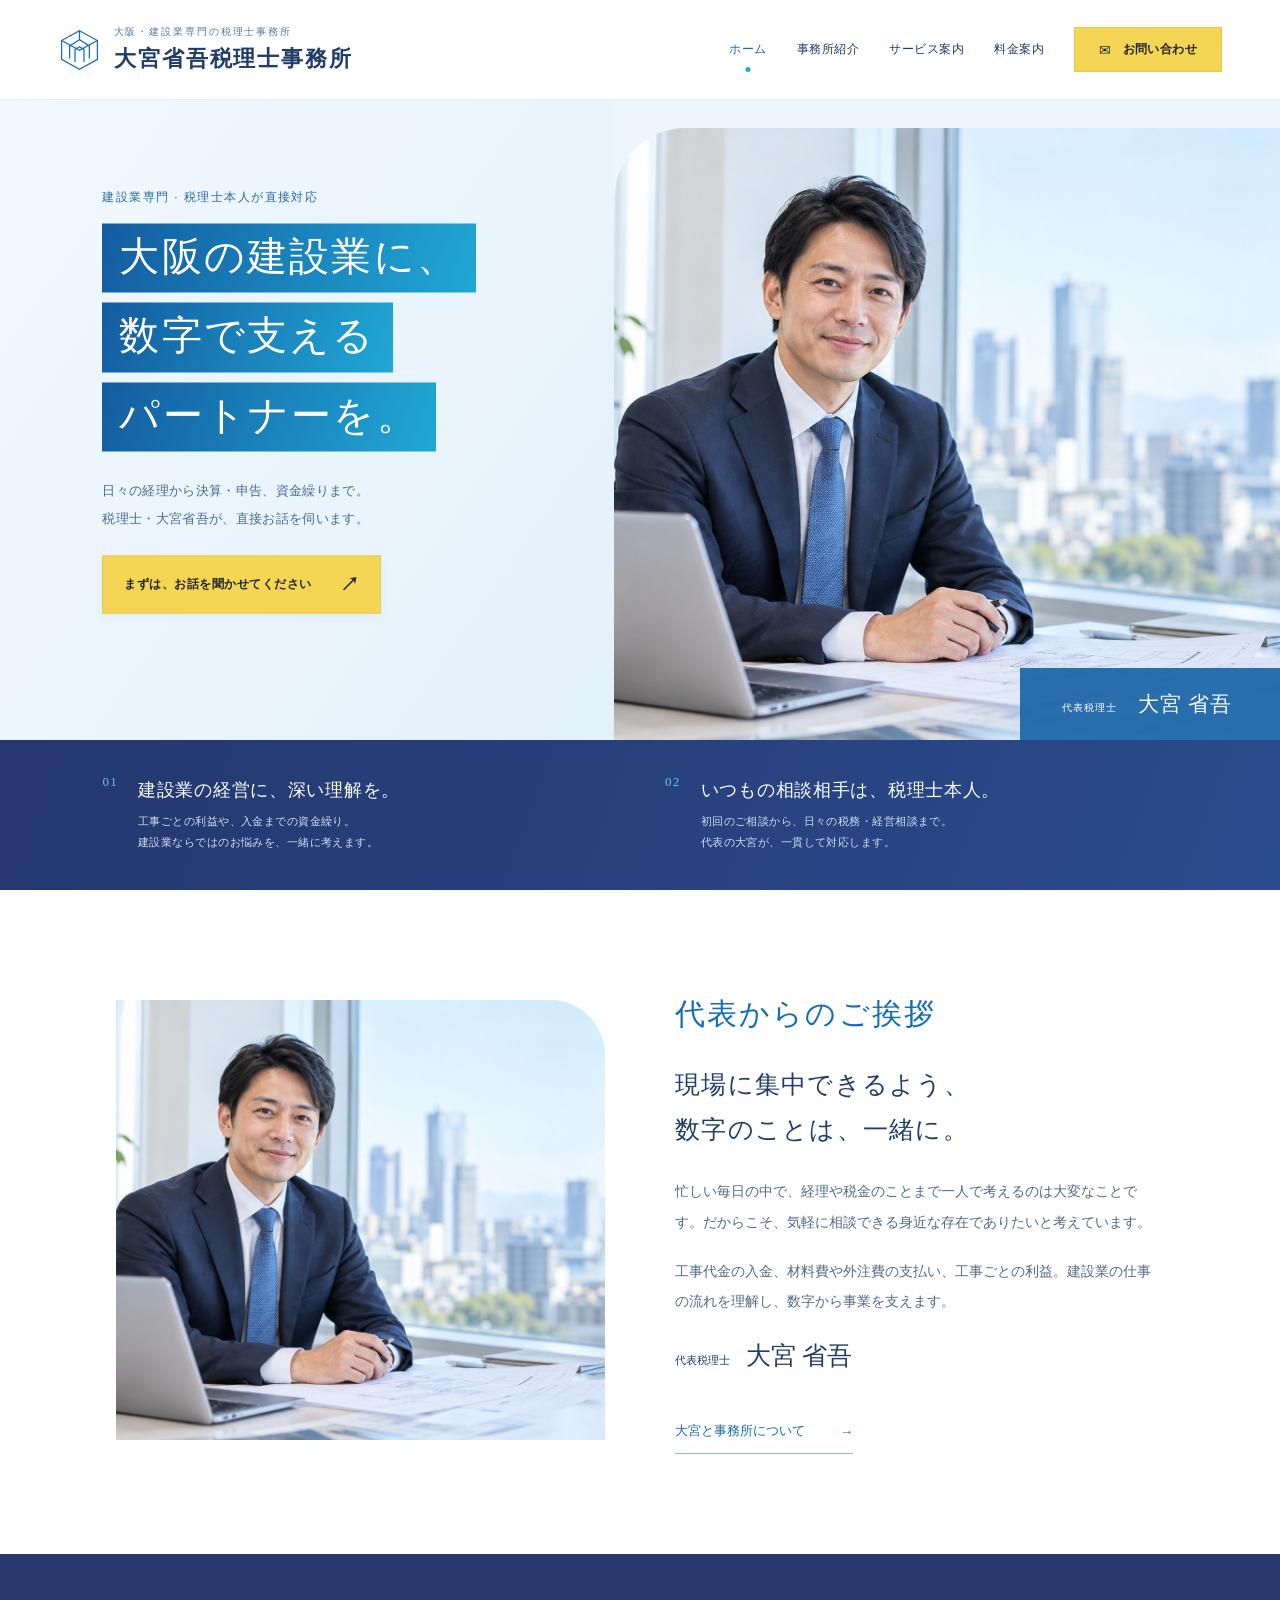
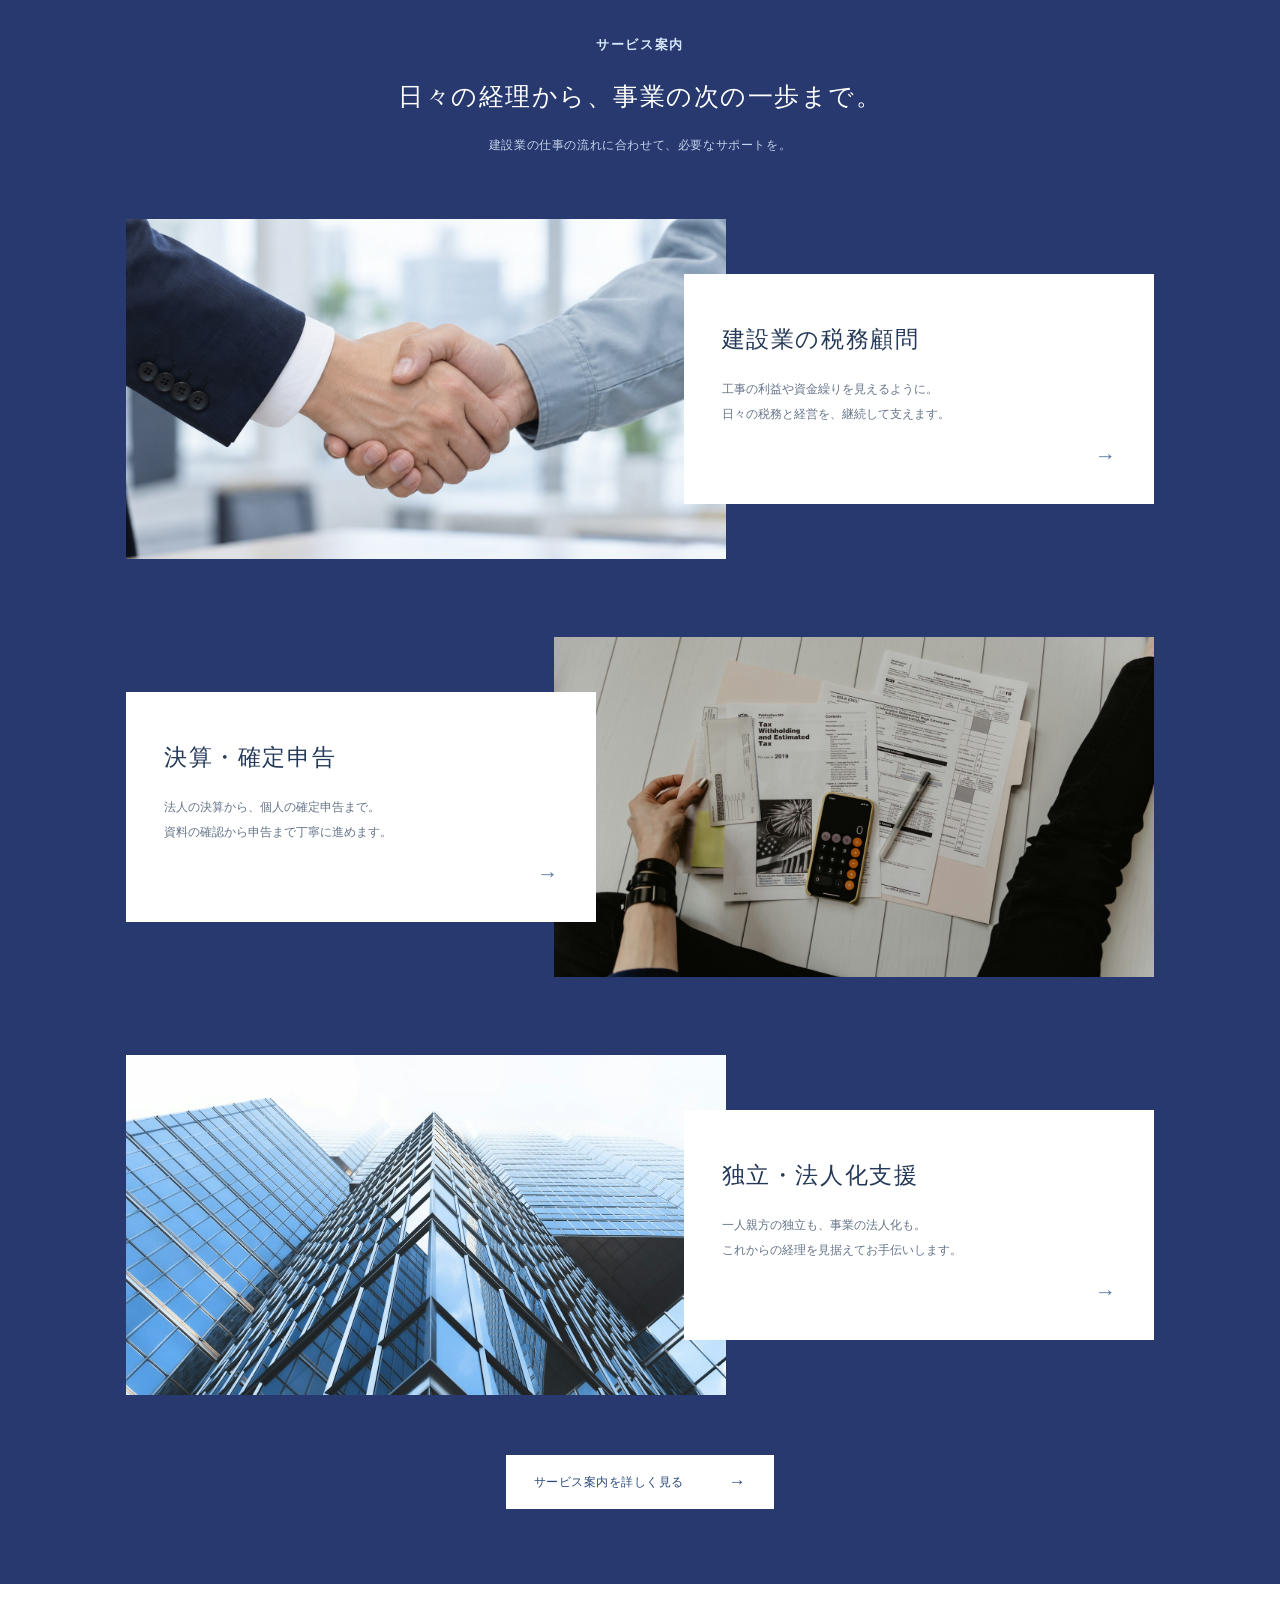
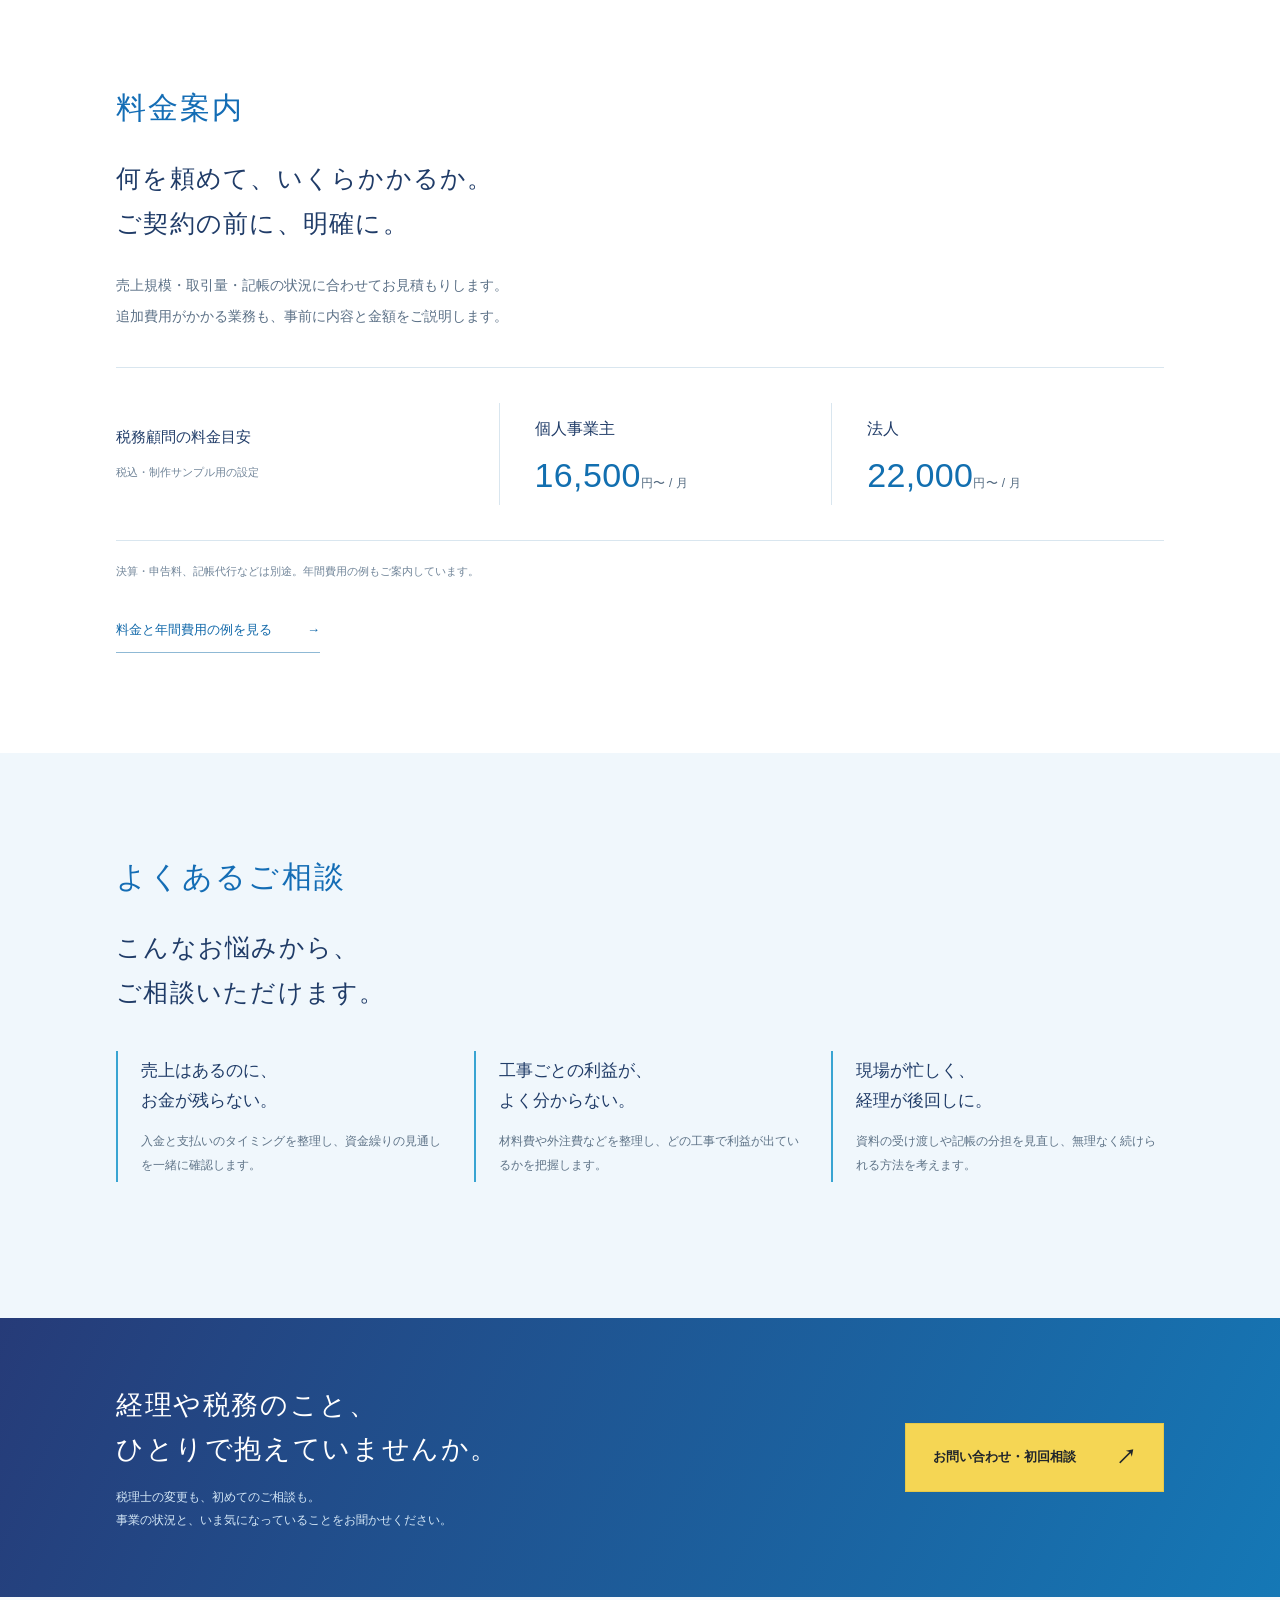
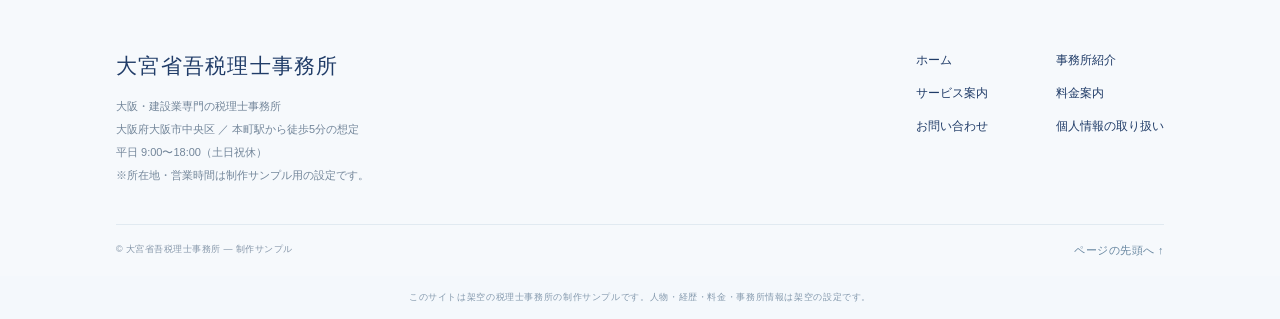
==== index.html @ a2eff4c9 "Add files via upload" ====
<!DOCTYPE html><html lang="ja"><head><meta charset="utf-8"><meta name="viewport" content="width=device-width,initial-scale=1"><title>大阪・建設業専門｜大宮省吾税理士事務所</title><meta name="description" content="大阪・建設業専門の大宮省吾税理士事務所。税務顧問、決算・申告、独立・法人化支援をご案内する架空の制作サンプルです。"><link rel="stylesheet" href="assets/site.css"><script src="assets/site.js" defer></script></head><body><header id="top"><a class="brand-link" href="index.html" aria-label="大宮省吾税理士事務所 ホーム"><div class="brand"><svg class="mark" viewBox="0 0 48 48" fill="none" aria-hidden="true"><path d="M24 3 44 14v21L24 46 4 35V14Z" stroke="currentColor" stroke-width="1.4"/><path d="M13 34V20l11-7 11 7v14M19 38V24l5-3 5 3v14M4 14l20 11 20-11M24 3v10" stroke="currentColor" stroke-width="1.4"/></svg><div><small>大阪・建設業専門の税理士事務所</small><strong>大宮省吾税理士事務所</strong></div></div></a><details class="mobile-nav"><summary aria-label="メニュー"></summary><div><a href="index.html">ホーム</a><a href="about.html">事務所紹介</a><a href="services.html">サービス案内</a><a href="fees.html">料金案内</a><a href="contact.html">お問い合わせ</a></div></details><nav class="nav" aria-label="メインナビゲーション"><a href="index.html" class="active" aria-current="page">ホーム</a><a href="about.html">事務所紹介</a><a href="services.html">サービス案内</a><a href="fees.html">料金案内</a><a class="contact" href="contact.html"><b aria-hidden="true">✉</b>お問い合わせ</a></nav></header><main><section class="hero" aria-label="大阪の建設業を支える大宮省吾税理士事務所"><img class="hero-image" src="assets/hero.jpg" alt="明るいオフィスで微笑む代表税理士のイメージ"><div class="copy"><p class="intro">建設業専門 · 税理士本人が直接対応</p><h1><span>大阪の建設業に、</span><span><em>数字で支える</em></span><span>パートナーを。</span></h1><p class="description">日々の経理から決算・申告、資金繰りまで。<br>税理士・大宮省吾が、直接お話を伺います。</p><a class="hero-cta" href="contact.html">まずは、お話を聞かせてください<span>↗</span></a></div><div class="portrait-caption"><span>代表税理士　<strong>大宮 省吾</strong></span></div><div class="scroll" aria-hidden="true">SCROLL</div></section>
<section class="strengths" aria-label="事務所の特徴"><div class="strength"><svg viewBox="0 0 48 48" aria-hidden="true"><path d="M8 40V16h14v24M22 9h17v31M4 40h40M12 22h6m-6 6h6m-6 6h6m10-18h5m-5 7h5m-5 7h5M29 40v-5h5v5"/></svg><div><h2>建設業の経営に、深い理解を。</h2><p>工事ごとの利益や、入金までの資金繰り。<br>建設業ならではのお悩みを、一緒に考えます。</p></div></div><div class="strength"><svg viewBox="0 0 48 48" aria-hidden="true"><circle cx="24" cy="12" r="7"/><path d="M11 42V31c0-7 5-11 13-11s13 4 13 11v11M18 21l6 10 6-10M24 31v11M8 42h32"/></svg><div><h2>いつもの相談相手は、税理士本人。</h2><p>初回のご相談から、日々の税務・経営相談まで。<br>代表の大宮が、一貫して対応します。</p></div></div></section>
<section class="section"><div class="wrap split"><div><img class="portrait" src="assets/hero.jpg" alt="代表税理士・大宮省吾のイメージ" loading="lazy"></div><div><h2 class="section-tag prominent-section-title">代表からのご挨拶</h2><h3 class="section-subtitle">現場に集中できるよう、<br>数字のことは、一緒に。</h3><div class="body-copy"><p>忙しい毎日の中で、経理や税金のことまで一人で考えるのは大変なことです。だからこそ、気軽に相談できる身近な存在でありたいと考えています。</p><p>工事代金の入金、材料費や外注費の支払い、工事ごとの利益。建設業の仕事の流れを理解し、数字から事業を支えます。</p></div><p class="name"><small>代表税理士</small>大宮 省吾</p><a class="text-link" href="about.html">大宮と事務所について <span>→</span></a></div></div></section>
<section class="section photo-services" id="services"><div class="wrap"><div class="photo-services-heading"><span class="section-tag">サービス案内</span><h2>日々の経理から、事業の次の一歩まで。</h2><p>建設業の仕事の流れに合わせて、必要なサポートを。</p></div><div class="photo-service-list"><a class="photo-service" href="services.html#tax"><img src="assets/service-tax-handshake.jpg" width="1536" height="1024" alt="スーツ姿の税理士と作業着姿の建設業者が握手する手元のイメージ" loading="lazy"><div class="photo-service-copy"><h3>建設業の税務顧問</h3><p>工事の利益や資金繰りを見えるように。<br>日々の税務と経営を、継続して支えます。</p><span class="photo-service-arrow" aria-hidden="true">→</span></div></a><a class="photo-service" href="services.html#closing"><img src="assets/service-closing.jpg" width="1600" height="918" alt="書類と電卓を使い会計内容を確認する手元" loading="lazy"><div class="photo-service-copy"><h3>決算・確定申告</h3><p>法人の決算から、個人の確定申告まで。<br>資料の確認から申告まで丁寧に進めます。</p><span class="photo-service-arrow" aria-hidden="true">→</span></div></a><a class="photo-service" href="services.html#startup"><img src="assets/service-startup.jpg" width="1600" height="1201" alt="空に向かって伸びるガラス張りのビル" loading="lazy"><div class="photo-service-copy"><h3>独立・法人化支援</h3><p>一人親方の独立も、事業の法人化も。<br>これからの経理を見据えてお手伝いします。</p><span class="photo-service-arrow" aria-hidden="true">→</span></div></a></div><div class="photo-services-bottom"><a href="services.html" class="photo-services-all">サービス案内を詳しく見る<span aria-hidden="true">→</span></a></div></div></section>
<section class="section"><div class="wrap"><h2 class="section-tag prominent-section-title">料金案内</h2><h3 class="section-subtitle">何を頼めて、いくらかかるか。<br>ご契約の前に、明確に。</h3><p class="lead">売上規模・取引量・記帳の状況に合わせてお見積もりします。<br>追加費用がかかる業務も、事前に内容と金額をご説明します。</p><div class="price-preview"><div><h3>税務顧問の料金目安</h3><p class="note">税込・制作サンプル用の設定</p></div><div><p>個人事業主</p><p class="big-price">16,500<small>円〜 / 月</small></p></div><div><p>法人</p><p class="big-price">22,000<small>円〜 / 月</small></p></div></div><p class="note">決算・申告料、記帳代行などは別途。年間費用の例もご案内しています。</p><a class="text-link" href="fees.html">料金と年間費用の例を見る <span>→</span></a></div></section>
<section class="section pale"><div class="wrap"><h2 class="section-tag prominent-section-title">よくあるご相談</h2><h3 class="section-subtitle">こんなお悩みから、<br>ご相談いただけます。</h3><div class="concerns"><article class="concern"><h3>売上はあるのに、<br>お金が残らない。</h3><p>入金と支払いのタイミングを整理し、資金繰りの見通しを一緒に確認します。</p></article><article class="concern"><h3>工事ごとの利益が、<br>よく分からない。</h3><p>材料費や外注費などを整理し、どの工事で利益が出ているかを把握します。</p></article><article class="concern"><h3>現場が忙しく、<br>経理が後回しに。</h3><p>資料の受け渡しや記帳の分担を見直し、無理なく続けられる方法を考えます。</p></article></div></div></section></main><section class="contact-band"><div class="wrap"><div><h2>経理や税務のこと、<br>ひとりで抱えていませんか。</h2><p>税理士の変更も、初めてのご相談も。<br>事業の状況と、いま気になっていることをお聞かせください。</p></div><a href="contact.html" class="cta-solid">お問い合わせ・初回相談<span aria-hidden="true">↗</span></a></div></section><footer><div class="wrap"><div class="footer-top"><div><p class="footer-name">大宮省吾税理士事務所</p><div class="footer-info">大阪・建設業専門の税理士事務所<br>大阪府大阪市中央区 ／ 本町駅から徒歩5分の想定<br>平日 9:00〜18:00（土日祝休）<br>※所在地・営業時間は制作サンプル用の設定です。</div></div><nav class="footer-nav" aria-label="フッターナビゲーション"><a href="index.html">ホーム</a><a href="about.html">事務所紹介</a><a href="services.html">サービス案内</a><a href="fees.html">料金案内</a><a href="contact.html">お問い合わせ</a><a href="contact.html#privacy">個人情報の取り扱い</a></nav></div><div class="copyright"><span>© 大宮省吾税理士事務所 — 制作サンプル</span><a class="top-link" href="#top">ページの先頭へ ↑</a></div></div></footer><p class="sample">このサイトは架空の税理士事務所の制作サンプルです。人物・経歴・料金・事務所情報は架空の設定です。</p></body></html>
---- assets/site.css ----
:root{--navy:#27376d;--blue:#1468ae;--cyan:#20a8d5;--ink:#193653}*{box-sizing:border-box}body{margin:0;color:var(--ink);background:#fff;font-family:"Noto Sans JP","Hiragino Kaku Gothic ProN","Yu Gothic",sans-serif;-webkit-font-smoothing:antialiased}button{font:inherit}header{height:96px;display:flex;align-items:center;justify-content:space-between;padding:0 0 0 4.4%;background:white}.brand{display:flex;gap:13px;align-items:center}.mark{width:43px;height:43px;color:#176ab0}.brand small{font-size:10px;letter-spacing:.19em;display:block;margin-bottom:5px}.brand strong{font-family:"Yu Mincho","Hiragino Mincho ProN",serif;font-size:23px;letter-spacing:.09em;font-weight:600}.nav{height:100%;display:flex;align-items:center;gap:29px}.nav span{font-size:12px;letter-spacing:.04em;white-space:nowrap}.nav .active{color:#1878bc;position:relative}.nav .active:after{content:"";position:absolute;bottom:-12px;left:50%;width:16px;height:2px;background:#1878bc;transform:translateX(-50%)}.contact{border:0;background:var(--navy);color:#fff;height:100%;padding:0 31px;font-size:12px;letter-spacing:.08em;cursor:pointer}.contact b{margin-right:11px;font-size:16px;font-weight:400}.hero{position:relative;min-height:590px;height:calc(100svh - 272px);max-height:750px;isolation:isolate;overflow:hidden;background:#e9f1f4}.hero-image{position:absolute;width:100%;height:100%;object-fit:cover;object-position:center 43%;z-index:-2}.hero:after{content:"";position:absolute;inset:0;background:linear-gradient(90deg,transparent 32%,rgba(238,247,251,.08) 47%,rgba(238,247,251,.6) 100%);z-index:-1}.copy{position:absolute;left:50%;top:50%;transform:translateY(-51%);padding-right:30px}.eyebrow{font-size:14px;font-weight:600;letter-spacing:.13em;margin:0 0 25px 3px;color:#185c91}h1{font-size:clamp(30px,3.05vw,48px);line-height:1.6;letter-spacing:.06em;margin:0;font-weight:700}h1 span{display:table;color:#fff;background:linear-gradient(110deg,#145b9f,#1e9dd0);padding:5px 22px 8px;margin-bottom:12px;white-space:nowrap}h1 span:last-child{margin-bottom:0}.description{font-size:14px;line-height:2.15;letter-spacing:.07em;margin:25px 0 0 4px;font-weight:500}.hero-label{position:absolute;left:4.5%;bottom:27px;display:flex;align-items:center;gap:12px;color:#fff;text-shadow:0 1px 6px #19365377;font-size:11px;letter-spacing:.13em}.hero-label:before{content:"";width:32px;height:1px;background:currentColor}.scroll{position:absolute;right:30px;bottom:30px;font-size:9px;letter-spacing:.2em;writing-mode:vertical-rl;display:flex;align-items:center;gap:12px;color:#245d84}.scroll:after{content:"";width:1px;height:38px;background:#245d84}.strengths{background:var(--navy);color:white;padding:0 max(7%,calc((100% - 1100px)/2));display:grid;grid-template-columns:1fr 1fr;min-height:142px}.strength{display:flex;align-items:center;gap:25px;padding:27px 37px}.strength+.strength{border-left:1px solid #ffffff35}.strength svg{width:43px;flex-shrink:0;stroke:#aac8e7;stroke-width:1;fill:none}.strength h2{font-family:"Yu Mincho","Hiragino Mincho ProN",serif;font-size:18px;letter-spacing:.09em;margin:0 0 9px;font-weight:500}.strength p{margin:0;font-size:11px;line-height:1.9;color:#d6dfee;letter-spacing:.04em}.sample{margin:0;padding:15px 20px;text-align:center;font-size:10px;letter-spacing:.07em;color:#8c98a6;background:#f6f8fb}dialog{max-width:420px;width:calc(100% - 40px);border:0;padding:36px;color:var(--ink);line-height:1.9;box-shadow:0 18px 90px #0002}dialog::backdrop{background:#17264066}dialog h2{font-size:20px}dialog p{font-size:14px}dialog button{border:0;background:var(--navy);color:#fff;padding:10px 25px;cursor:pointer}
@media(min-width:1600px){.copy{left:51%}.hero-image{object-position:center 44%}}
@media(max-width:1050px){header{height:80px;padding-left:24px}.brand strong{font-size:19px}.brand small{font-size:9px}.nav{gap:18px}.nav span{font-size:11px}.contact{padding:0 20px}.hero{min-height:560px}.copy{left:47%}h1{font-size:32px}.strengths{padding:0 3%}.strength{padding:26px 22px;gap:18px}.strength h2{font-size:16px}}
@media(max-width:760px){header{height:77px;padding-left:18px}.mark{width:32px;height:32px}.brand{gap:9px}.brand small{font-size:8px;margin-bottom:4px;letter-spacing:.12em}.brand strong{font-size:17px;letter-spacing:.04em}.nav{gap:0}.nav span{display:none}.contact{width:65px;padding:0;font-size:10px;letter-spacing:0}.contact b{display:block;margin:0 0 2px;font-size:18px}.hero{height:720px;min-height:0;max-height:none}.hero-image{height:430px;object-position:29% center;width:130%;max-width:none;left:-9%}.hero:after{background:linear-gradient(180deg,transparent 31%,rgba(235,244,249,.4) 46%,#edf5f9 60%)}.copy{top:auto;bottom:44px;left:7%;transform:none;padding:0}.eyebrow{font-size:11px;margin-bottom:17px}.copy h1{font-size:clamp(27px,7.4vw,38px);letter-spacing:.03em}.copy h1 span{padding:3px 13px 5px;margin-bottom:8px}.description{font-size:12px;line-height:2;margin-top:18px}.hero-label{top:28px;bottom:auto;left:7%;font-size:9px}.scroll{right:17px;bottom:26px;font-size:8px}.strengths{grid-template-columns:1fr;padding:9px 7%}.strength{padding:23px 0;gap:19px}.strength+.strength{border-left:0;border-top:1px solid #ffffff35}.strength svg{width:36px}.strength h2{font-size:16px;margin-bottom:7px}.strength p{font-size:11px}.sample{font-size:9px;padding:13px 15px}}

/* Distinct editorial composition for Omiya. */
:root{--navy:#193e52;--blue:#28698b;--ink:#193e52}
header{height:100px;padding:0 4.5%;border-bottom:1px solid #193e5212}.brand strong{font-size:22px}.brand small{color:#69808c}.mark{color:#28698b}.nav{gap:30px}.contact{height:43px;padding:0 22px;background:transparent;border:1px solid #193e5240;color:var(--ink)}.contact b{font-size:14px}.nav .active{color:#193e52}.nav .active:after{background:#bd9a59;width:5px;height:5px;border-radius:50%;bottom:-14px}
.hero{background:#f5f5f0;height:640px;min-height:640px;max-height:800px;margin:0 0 0 0;overflow:hidden}
.hero-image{left:48%;top:28px;width:52%;height:calc(100% - 28px);object-fit:cover;object-position:13% center;border-radius:72px 0 0 0}
.hero:after{inset:0 auto 0 0;width:48%;background:linear-gradient(135deg,#f5f5f0,#f0f2ed);z-index:-1}
.copy{left:8%;top:47%;transform:translateY(-50%);padding-right:0;z-index:1}
.eyebrow{font-size:10px;font-weight:500;letter-spacing:.18em;margin:0 0 28px;color:#71868b;display:flex;align-items:center;gap:12px}.eyebrow:before{content:"";height:1px;width:28px;background:#ac8d56}.intro{font-size:12px;letter-spacing:.12em;margin:0 0 18px;color:#4f6b77}
h1{font-family:"Yu Mincho","Hiragino Mincho ProN",serif;font-weight:500;line-height:1.65;font-size:clamp(32px,3.15vw,50px);letter-spacing:.055em}h1 span{display:block;background:transparent;color:var(--ink);padding:0;margin:0}h1 em{font-style:normal;text-decoration:underline;text-decoration-color:#b89b6655;text-underline-offset:8px;text-decoration-thickness:7px}
.description{font-size:13px;line-height:2.1;margin:25px 0 0;letter-spacing:.025em;font-weight:400;color:#516a74}
.hero-cta{display:flex;align-items:center;justify-content:space-between;gap:30px;border:0;border-bottom:1px solid #1d485a66;background:none;padding:15px 0 12px;font-size:12px;letter-spacing:.04em;color:var(--ink);margin-top:18px;cursor:pointer}.hero-cta span{font-size:19px;color:#9e7d43}
.portrait-caption{position:absolute;right:0;bottom:0;background:#193e52ee;color:white;padding:22px 42px;min-width:260px}.portrait-caption small{font-size:8px;letter-spacing:.2em;color:#b7cbd2;display:block;margin-bottom:9px}.portrait-caption>span{font-size:10px;letter-spacing:.1em}.portrait-caption strong{font-family:"Yu Mincho",serif;font-size:21px;font-weight:500;margin-left:10px}.hero-label{color:#819294;text-shadow:none;left:8%;bottom:26px;font-size:8px;letter-spacing:.16em}.hero-label:before{width:20px}.scroll{display:none}
.strengths{margin:0 8%;padding:0;background:#fff;color:var(--ink);min-height:150px;gap:50px;counter-reset:points}.strength{padding:28px 0;gap:20px;position:relative;counter-increment:points}.strength:before{content:"0" counter(points);color:#b09560;font-size:13px;letter-spacing:.1em;align-self:flex-start;margin-top:6px;font-family:Georgia,serif}.strength svg{display:none}.strength+.strength{border-left:0}.strength h2{font-size:18px;font-weight:500;letter-spacing:.04em;margin-bottom:9px}.strength p{color:#77878c;font-size:11px;line-height:1.85}.sample{border-top:1px solid #edf0ef;background:white;font-size:9px;color:#9ba5a7}
@media(min-width:1600px){.copy{left:10%}.hero{height:730px}.hero-image{object-position:10% center}}
@media(max-width:1050px){header{padding:0 3%;height:86px}.brand strong{font-size:18px}.nav{gap:18px}.contact{padding:0 14px}.hero{height:600px;min-height:600px}.copy{left:6%}h1{font-size:34px}.description{font-size:12px}.strengths{margin:0 6%;gap:30px}.strength h2{font-size:16px}}
@media(max-width:760px){header{height:78px;padding:0 18px}.brand strong{font-size:17px}.nav{gap:0}.contact{height:35px;width:auto;padding:0 11px;font-size:10px}.contact b{display:none}.brand small{font-size:8px}.hero{height:auto;min-height:0;display:flex;flex-direction:column;padding:38px 0 0;background:#f5f5f0}.hero:after{display:none}.copy{position:relative;left:auto;top:auto;bottom:auto;transform:none;padding:0 7% 32px;order:0}.eyebrow{font-size:8px;letter-spacing:.14em;margin-bottom:23px}.intro{font-size:10px;margin-bottom:13px}.copy h1{font-size:clamp(29px,8.2vw,39px);line-height:1.55;letter-spacing:.055em}.copy h1 span{padding:0;margin:0}.description{margin-top:19px;font-size:12px}.hero-cta{margin-top:12px;font-size:11px;padding-top:12px;gap:42px}.hero-image{position:relative;left:auto;top:auto;width:93%;height:370px;align-self:flex-end;object-position:10% center;border-radius:45px 0 0 0;order:1;z-index:0}.portrait-caption{z-index:2;bottom:0;padding:15px 24px;min-width:205px}.portrait-caption strong{font-size:19px}.hero-label{display:none}.strengths{margin:0 7%;gap:0;grid-template-columns:1fr;padding:6px 0}.strength{padding:24px 0;gap:17px}.strength+.strength{border-top:1px solid #e5e9e7}.strength h2{font-size:16px}.strength p{font-size:11px}.sample{font-size:8px}}


/* Blue direction, retaining the independent split layout. */
:root{--navy:#263b78;--blue:#146db5;--ink:#203c68}
header{border-bottom-color:#e6eef6}.mark{color:#146db5}.brand small{color:#557aa1}.nav .active{color:#146db5}.nav .active:after{background:#20a7df}.contact{color:white;background:#176eb3;border-color:#176eb3}.hero{background:#edf6fc}.hero:after{background:linear-gradient(125deg,#f2f8fd,#e3f1fb)}.eyebrow{color:#4483b6}.eyebrow:before{background:#1494d0}.intro{color:#236aa3}.copy h1{color:#203c68}.copy h1 em{color:#087cbd;text-decoration-color:#6bc5eb55}.description{color:#486b8c}.hero-cta{color:#146db5;border-bottom-color:#5299c2}.hero-cta span{color:#159cd2}.hero-label{color:#6c91b0}.portrait-caption{background:#1b66a7ed}.portrait-caption small{color:#c1e3fa}
.strengths{margin:0;padding:0 8%;gap:50px;background:linear-gradient(110deg,#24376e,#2a4b8c);color:white}.strength:before{color:#69c7f0}.strength h2{color:white}.strength p{color:#d2e1f4}.sample{border-top:0;background:#f4f8fc;color:#8499ad}
@media(max-width:760px){.hero{background:#edf6fc}.strengths{margin:0;padding:6px 7%;gap:0}.strength+.strength{border-top-color:#ffffff2b}}


/* Blue-to-cyan headline highlights, matching the supplied reference. */
.copy h1 span{display:table;background:linear-gradient(110deg,#145b9f,#20a8d5);color:#fff;padding:3px 17px 6px;margin:0 0 10px;line-height:1.5}
.copy h1 span:last-child{margin-bottom:0}
.copy h1 em{color:inherit;text-decoration:none;font-style:normal}
@media(max-width:1050px){.copy h1 span{padding:3px 14px 6px}}
@media(max-width:760px){.copy h1 span{padding:3px 13px 6px;margin:0 0 8px;line-height:1.5}}


/* Warm yellow CTAs balanced against the existing blue palette. */
:root{--cta-yellow:#f5d654;--cta-ink:#20252b}
.contact,.hero-cta{background:var(--cta-yellow);color:var(--cta-ink);border:1px solid #e7c848;font-weight:600;transition:background .18s ease,box-shadow .18s ease}
.contact{padding:0 24px;height:45px}
.hero-cta{padding:15px 21px;margin-top:24px;gap:28px;box-shadow:0 3px 10px #23447809}
.hero-cta span{color:var(--cta-ink);font-size:19px}
.contact:hover,.hero-cta:hover{background:#f8df75;box-shadow:0 4px 12px #23447816}
.contact:focus-visible,.hero-cta:focus-visible{outline:3px solid #176eb3;outline-offset:4px}
@media(max-width:1050px){.contact{padding:0 17px}}
@media(max-width:760px){.contact{height:37px;padding:0 11px}.hero-cta{padding:14px 17px;margin-top:20px;gap:33px}}


a{color:inherit;text-decoration:none}button,input,select,textarea{font:inherit}a,button{touch-action:manipulation}a:focus-visible,summary:focus-visible{outline:3px solid #20a8d5;outline-offset:5px}html{scroll-behavior:smooth;scroll-padding-top:24px}.brand-link{display:block;flex-shrink:0}.nav>a{font-size:12px;letter-spacing:.04em;white-space:nowrap}.nav>a.active{position:relative;color:#146db5}.nav .contact{display:flex;align-items:center;justify-content:center}.mobile-nav{display:none}.hero-cta{width:max-content;max-width:100%}.wrap{max-width:1120px;margin:0 auto;padding:0 36px}.section{padding:100px 0}.pale{background:#f0f7fc}.section-tag{display:block;font-size:11px;color:#1472b5;letter-spacing:.14em;margin-bottom:16px;font-weight:600}.section h2,.page-intro h1,.subhead,.contact-band h2{font-family:"Yu Mincho","Hiragino Mincho ProN",serif;font-weight:500;letter-spacing:.06em}.section h2{font-size:32px;line-height:1.65;margin:0 0 26px}.lead{color:#5c7187;font-size:14px;line-height:2.2;max-width:720px}.split{display:grid;grid-template-columns:1fr 1fr;align-items:center;gap:70px}.portrait{width:100%;height:440px;object-fit:cover;object-position:15% center;border-radius:0 55px 0 0}.body-copy{font-size:14px;line-height:2.2;color:#536a80}.body-copy p{margin:0 0 18px}.name{font-size:25px;font-family:"Yu Mincho",serif;margin:22px 0;color:#203c68}.name small{font-size:11px;font-family:sans-serif;margin-right:16px}.text-link{display:inline-flex;align-items:center;justify-content:space-between;gap:35px;color:#1269aa;border-bottom:1px solid #8fb9d5;padding:13px 0;font-size:13px;margin-top:15px}.text-link:hover{color:#0a92cd}.center{text-align:center}.center .lead{margin-left:auto;margin-right:auto}.service-grid{display:grid;grid-template-columns:repeat(3,1fr);gap:24px;margin-top:42px}.service-card{background:#fff;border-top:3px solid #1e91c7;padding:34px 28px;display:flex;flex-direction:column;min-height:310px;transition:transform .2s,box-shadow .2s}.service-card:hover{transform:translateY(-4px);box-shadow:0 12px 35px #1f426410}.service-card .number{font-family:Georgia,serif;color:#65accd;font-size:14px;letter-spacing:.1em}.service-card h3{font-family:"Yu Mincho",serif;font-size:22px;font-weight:500;margin:20px 0 15px}.service-card p{font-size:13px;line-height:2;color:#5b7286;margin:0 0 25px}.service-card .text-link{margin-top:auto}.price-preview{display:grid;grid-template-columns:1.15fr 1fr 1fr;gap:0;align-items:center;border-top:1px solid #d9e6ef;border-bottom:1px solid #d9e6ef;padding:35px 0;margin:35px 0 20px}.price-preview>div+div{border-left:1px solid #d9e6ef;padding-left:35px}.price-preview h3{font-size:15px;font-weight:500}.big-price{color:#126fb0;font-size:34px;letter-spacing:.01em;margin:10px 0}.big-price small{font-size:12px;color:#536a80}.note{font-size:11px;line-height:1.9;color:#718599}.concerns{display:grid;grid-template-columns:repeat(3,1fr);gap:25px;margin:36px 0}.concern{border-left:2px solid #39a4d2;padding:5px 0 5px 23px}.concern h3{font-size:17px;line-height:1.8;margin:0 0 12px;font-weight:500}.concern p{font-size:12px;line-height:2;color:#5e7387;margin:0}.contact-band{padding:65px 0;background:linear-gradient(115deg,#263b78,#1578b6);color:white}.contact-band .wrap{display:flex;align-items:center;justify-content:space-between;gap:40px}.contact-band h2{font-size:27px;line-height:1.65;margin:0 0 14px}.contact-band p{font-size:12px;line-height:1.9;color:#d4e7f7;margin:0}.cta-solid{display:inline-flex;align-items:center;justify-content:space-between;gap:40px;background:#f5d654;border:1px solid #e7c848;color:#20252b;padding:20px 27px;font-size:13px;font-weight:600;white-space:nowrap}.cta-solid:hover{background:#f8df75}.cta-solid span{font-size:20px}footer{background:#f6f9fc;padding:55px 0 0}.footer-top{display:flex;justify-content:space-between;gap:40px;padding-bottom:37px}.footer-name{font-family:"Yu Mincho",serif;font-size:21px;letter-spacing:.06em;margin:0 0 15px}.footer-info{font-size:11px;line-height:2.1;color:#73869a}.footer-nav{display:grid;grid-template-columns:1fr 1fr;gap:16px 32px;align-content:start;font-size:12px}.footer-nav a:hover{color:#1472b5}.copyright{font-size:9px;letter-spacing:.05em;color:#8596a9;border-top:1px solid #e1eaf1;padding:18px 0;display:flex;justify-content:space-between;gap:20px}.sample{margin:0}.page-intro{background:linear-gradient(115deg,#e9f4fd,#f4f9fd);padding:52px 0 62px}.breadcrumb{font-size:10px;color:#6d88a0;display:flex;gap:12px;margin-bottom:42px}.breadcrumb a{text-decoration:underline;text-underline-offset:3px}.page-intro h1{font-size:38px;line-height:1.5;margin:0 0 18px}.page-intro p{font-size:13px;line-height:2;color:#5f7b94;margin:0;max-width:650px}.page-intro .section-tag{margin-bottom:12px}.profile-aside{background:#eaf4fc;padding:25px 28px;font-size:12px;line-height:2;color:#536f87}.profile-aside strong{display:block;font-size:21px;font-family:"Yu Mincho",serif;color:#203c68;margin:7px 0}.profile-layout{display:grid;grid-template-columns:.9fr 1.1fr;gap:60px;align-items:start}.profile-layout .portrait{height:360px}.career{list-style:none;margin:30px 0 0;padding:0}.career li{display:grid;grid-template-columns:100px 1fr;gap:20px;padding:20px 0;border-top:1px solid #d9e6ef;font-size:13px;line-height:1.9}.career strong{color:#1472b5;font-size:12px}.values{display:grid;grid-template-columns:repeat(3,1fr);gap:28px;margin-top:35px}.value{padding-top:23px;border-top:1px solid #bcd5e7}.value b{color:#2994c7;font-family:Georgia,serif;font-size:14px}.value h3{font-size:18px;font-weight:500;line-height:1.7}.value p{font-size:12px;line-height:2;color:#5a7389}.info-list{margin:35px 0 0}.info-list>div{display:grid;grid-template-columns:160px 1fr;gap:20px;border-bottom:1px solid #dce7ef;padding:22px 0;font-size:13px;line-height:1.9}.info-list dt{font-weight:600}.info-list dd{margin:0;color:#5c738a}.access-box{padding:35px;background:#eef6fc;margin-top:30px;border-left:3px solid #2199ce}.access-box h3{font-size:18px;font-weight:500;margin:0 0 15px}.access-box p{font-size:13px;line-height:2;color:#5c738a;margin:0}.jump-nav{display:flex;gap:15px;flex-wrap:wrap;margin-top:30px}.jump-nav a{background:#fff;border:1px solid #cbdfea;padding:13px 21px;font-size:12px}.jump-nav a:hover{border-color:#1676b6;color:#1676b6}.service-detail{display:grid;grid-template-columns:190px 1fr;gap:55px}.service-index{color:#c5e3f3;font-family:Georgia,serif;font-size:90px;line-height:1}.service-index small{font-family:sans-serif;font-size:11px;color:#3d8dbb;display:block;letter-spacing:.15em;margin-top:20px}.service-detail h2{font-size:30px}.service-detail h3{font-size:16px;margin:30px 0 12px;font-weight:600}.check-list{padding:0;list-style:none;margin:20px 0;display:grid;gap:12px}.check-list li{position:relative;padding-left:24px;font-size:13px;line-height:1.9;color:#506d85}.check-list li:before{content:"✓";position:absolute;left:0;color:#1685bf}.task-list{display:grid;grid-template-columns:1fr 1fr;gap:0 25px;padding:0;list-style:none}.task-list li{border-bottom:1px solid #d5e5ef;padding:15px 0;font-size:13px;line-height:1.8}.callout{background:#e8f3fb;border-left:3px solid #1b8bc5;padding:22px 25px;font-size:12px;line-height:2;color:#536f87;margin-top:25px}.steps{display:grid;grid-template-columns:repeat(4,1fr);gap:24px;margin-top:35px}.step{border-top:2px solid #9ccce6;padding-top:20px}.step b{font-family:Georgia,serif;color:#238dc2;font-size:25px;font-weight:400}.step h3{font-size:16px;font-weight:500;margin:14px 0}.step p{font-size:12px;line-height:1.95;color:#60788e}.table-scroll{overflow-x:auto;margin:30px 0 16px}table{border-collapse:collapse;width:100%;font-size:13px;line-height:1.8;min-width:570px}th,td{text-align:left;padding:20px 22px;border-bottom:1px solid #d5e4ef}thead th{background:#263b78;color:#fff;font-weight:500}tbody th{font-weight:500;background:#f1f7fc}td{color:#526e87}td strong{font-size:16px;color:#166caf;font-weight:600}.narrow{max-width:930px}.cost-example{margin-top:35px;display:grid;grid-template-columns:1.1fr 1fr;background:#fff;border:1px solid #d5e4ef}.cost-example>div{padding:30px}.cost-example h3{font-size:17px;line-height:1.8;font-weight:500;margin:0 0 15px}.cost-example p{font-size:12px;line-height:2;color:#637b91;margin:0}.cost-total{background:#e5f1fb}.cost-total dl{margin:0}.cost-total dl>div{display:flex;justify-content:space-between;gap:15px;font-size:12px;padding:8px 0}.cost-total dd{margin:0}.cost-total .total{border-top:1px solid #b8d4e7;margin-top:10px;padding-top:18px;font-size:15px}.cost-total .total dd{font-weight:600;color:#146db5}.faq{margin-top:30px}.faq details{border-bottom:1px solid #d6e4ee}.faq summary{cursor:pointer;list-style:none;padding:24px 38px 24px 0;position:relative;font-size:14px;line-height:1.8}.faq summary::-webkit-details-marker{display:none}.faq summary:after{content:"＋";position:absolute;right:7px;color:#1678b6}.faq details[open] summary:after{content:"−"}.faq details p{font-size:13px;line-height:2;color:#60788e;margin:0;padding:0 30px 25px 0}.demo-banner{background:#eef6fc;color:#4f6e86;padding:20px 24px;border-left:3px solid #2c8dc0;font-size:12px;line-height:1.9;margin-bottom:40px}.contact-layout{display:grid;grid-template-columns:250px 1fr;gap:55px;align-items:start}.contact-aside{border-top:3px solid #2195ca;padding-top:25px}.contact-aside h2{font-size:20px}.contact-aside p{font-size:12px;line-height:2;color:#637b91}.contact-aside ol{padding-left:18px;font-size:12px;line-height:2;color:#637b91}.field{margin-bottom:27px}.field label,.field-title{display:block;font-size:13px;font-weight:500;margin-bottom:11px}.required{font-size:9px;background:#e8f2fa;color:#1269aa;padding:3px 6px;margin-left:10px}.field input,.field select,.field textarea{width:100%;padding:14px 15px;border:1px solid #cbdce8;background:#fff;color:#203c68;border-radius:0;font-size:14px}.field input:focus,.field select:focus,.field textarea:focus{outline:2px solid #319fd0;outline-offset:1px}.field textarea{resize:vertical;min-height:165px}.field small{font-size:10px;color:#7a8fa3;display:block;margin-top:8px}.field-row{display:grid;grid-template-columns:1fr 1fr;gap:20px}.consent{display:flex;align-items:flex-start;gap:10px;font-size:12px;line-height:1.9;margin:25px 0}.consent input{margin-top:5px;width:16px;height:16px;accent-color:#1475b5}.privacy{background:#f3f7fa;padding:20px 23px;margin-top:30px;font-size:11px;line-height:1.95;color:#6b8298}.privacy h3{font-size:13px;color:#203c68;margin:0 0 10px}.privacy p{margin:0}.form-status{padding:28px;background:#e8f4fb;border-left:3px solid #218cc2;margin-bottom:30px}.form-status h3{font-size:18px;margin:0 0 12px}.form-status p{font-size:13px;line-height:2;margin:0}.form-status[hidden]{display:none}.submit-note{font-size:10px;color:#7b8fa2;line-height:1.9}.section-tight{padding:65px 0}.button-row{display:flex;gap:20px;align-items:center;flex-wrap:wrap}.top-link{font-size:11px;color:#66859f}
@media(max-width:1100px){.nav{gap:18px}.nav>a{font-size:11px}.brand strong{font-size:18px}.brand small{font-size:8px}.split{gap:38px}.section{padding:80px 0}.section h2{font-size:28px}.service-card{padding:28px 22px}.contact-layout{gap:30px;grid-template-columns:210px 1fr}.contact-band h2{font-size:24px}.contact-band .cta-solid{gap:22px}.strengths{gap:25px}}
@media(max-width:850px){.nav>a:not(.contact){display:none}.mobile-nav{display:block;position:relative;margin-left:auto;margin-right:16px}.mobile-nav summary{list-style:none;cursor:pointer;font-size:12px;padding:12px;color:#146db5}.mobile-nav summary::-webkit-details-marker{display:none}.mobile-nav summary:after{content:"☰";font-size:19px}.mobile-nav[open] summary:after{content:"×"}.mobile-nav>div{position:absolute;right:-100px;top:50px;z-index:10;background:white;width:250px;box-shadow:0 10px 40px #23447822;border-top:2px solid #1478b9;padding:12px}.mobile-nav a{display:block;padding:14px;font-size:13px;border-bottom:1px solid #e7eff5}.profile-layout{gap:35px}.service-grid{gap:16px}.service-card h3{font-size:19px}.service-detail{grid-template-columns:110px 1fr;gap:30px}.service-index{font-size:65px}.contact-layout{grid-template-columns:1fr}.contact-aside{display:none}.steps{grid-template-columns:1fr 1fr;gap:30px}}
@media(max-width:760px){.wrap{padding:0 24px}.section{padding:60px 0}.section h2{font-size:25px;margin-bottom:20px}.section-tag{font-size:10px;margin-bottom:13px}.split,.profile-layout{grid-template-columns:1fr;gap:30px}.portrait{height:300px;object-position:10% center}.lead,.body-copy{font-size:13px}.service-grid{grid-template-columns:1fr;margin-top:30px;gap:17px}.service-card{min-height:0;padding:26px}.service-card h3{font-size:22px;margin:14px 0}.service-card p{margin-bottom:14px}.service-card .text-link{margin-top:0}.price-preview{grid-template-columns:1fr 1fr;padding:20px 0;gap:15px}.price-preview>div:first-child{grid-column:1/-1}.price-preview>div+div{padding-left:0;border-left:0}.price-preview>div:last-child{padding-left:15px;border-left:1px solid #d9e6ef}.big-price{font-size:28px}.concerns,.values{grid-template-columns:1fr;gap:25px}.concerns{margin-top:28px}.contact-band{padding:45px 0}.contact-band .wrap{display:block}.contact-band h2{font-size:23px}.contact-band .cta-solid{margin-top:25px}.cta-solid{padding:18px 22px;font-size:12px}.footer-top{display:block}.footer-nav{margin-top:30px;gap:19px 25px}.footer-name{font-size:19px}.copyright{display:block;line-height:2}.page-intro{padding:27px 0 38px}.breadcrumb{margin-bottom:28px}.page-intro h1{font-size:30px}.page-intro p{font-size:12px}.profile-layout .portrait{height:300px}.career li{grid-template-columns:75px 1fr;gap:12px;font-size:12px}.info-list>div{grid-template-columns:90px 1fr;gap:15px;font-size:12px;padding:18px 0}.access-box{padding:25px}.service-detail{grid-template-columns:1fr;gap:20px}.service-index{font-size:45px;display:flex;align-items:center;gap:20px}.service-index small{margin-top:0;font-size:10px}.service-detail h2{font-size:27px}.task-list{grid-template-columns:1fr}.jump-nav{gap:8px}.jump-nav a{font-size:11px;padding:11px 12px}.step h3{font-size:14px}.steps{gap:22px}.step p{font-size:11px}.table-scroll{margin-top:22px}th,td{padding:16px}table{font-size:12px}.cost-example{grid-template-columns:1fr}.cost-example>div{padding:24px}.faq summary{font-size:13px;padding-top:21px;padding-bottom:21px}.faq details p{font-size:12px}.field-row{grid-template-columns:1fr;gap:0}.field input,.field select,.field textarea{font-size:16px}.demo-banner{padding:18px;font-size:11px}.contact-layout{gap:0}.mobile-nav{margin-right:3px}.mobile-nav summary{padding:9px}.brand strong{font-size:16px}.brand small{font-size:7px}.brand{gap:7px}.mark{width:28px;height:28px}.contact{padding:0 9px}.sample{font-size:9px}.hero .copy{padding-bottom:32px}.hero .portrait-caption{min-width:190px}.profile-aside{padding:20px 23px}}
@media(prefers-reduced-motion:reduce){html{scroll-behavior:auto}*{transition:none!important}}

/* Photography-led service overview. */
.photo-services{background:#27396f;color:white;padding:82px 0 75px}.photo-services .wrap{max-width:1100px}.photo-services-heading{text-align:center;margin-bottom:62px}.photo-services .section-tag{color:#d5e7fa;font-size:13px;letter-spacing:.13em;margin-bottom:20px}.photo-services h2{font-size:25px;color:white;line-height:1.8;margin-bottom:14px}.photo-services-heading>p{font-size:12px;color:#c3d2eb;letter-spacing:.05em;line-height:2;margin:0}.photo-service-list{display:grid;gap:78px}.photo-service{display:grid;grid-template-columns:1.4fr 1fr;align-items:center;isolation:isolate;min-height:340px}.photo-service>img{width:100%;height:340px;object-fit:cover;display:block;grid-column:1;grid-row:1;transition:filter .25s}.photo-service-copy{grid-column:2;grid-row:1;background:white;color:#243858;margin-left:-42px;z-index:1;min-height:230px;padding:40px 38px 30px;display:flex;flex-direction:column;justify-content:center}.photo-service-copy h3{font-family:"Yu Mincho","Hiragino Mincho ProN",serif;font-size:23px;letter-spacing:.07em;font-weight:500;margin:0 0 18px;line-height:1.7}.photo-service-copy p{color:#657488;font-size:12px;line-height:2.1;margin:0}.photo-service-arrow{align-self:flex-end;display:block;font-size:21px;font-weight:300;color:#577ba3;margin-top:17px;transition:transform .2s}.photo-service:hover .photo-service-arrow{transform:translateX(7px)}.photo-service:hover>img{filter:brightness(1.04)}.photo-service:nth-child(even){grid-template-columns:1fr 1.4fr}.photo-service:nth-child(even)>img{grid-column:2}.photo-service:nth-child(even) .photo-service-copy{grid-column:1;margin-left:0;margin-right:-42px}.photo-service:nth-child(2)>img{object-position:center 45%}.photo-services-bottom{text-align:center;margin-top:60px}.photo-services-all{display:inline-flex;align-items:center;justify-content:space-between;gap:45px;background:white;color:#294879;padding:16px 27px;font-size:12px;letter-spacing:.04em;border:1px solid #fff;transition:background .2s}.photo-services-all:hover{background:#e9f4fc}.photo-services-all span{font-size:17px}
@media(max-width:1050px){.photo-services{padding:70px 0}.photo-service,.photo-service>img{min-height:300px;height:300px}.photo-service-copy{padding:30px 27px;min-height:218px}.photo-service-copy h3{font-size:21px}.photo-service-copy p{font-size:11px}.photo-service-list{gap:62px}.photo-services h2{font-size:23px}}
@media(max-width:760px){.photo-services{padding:55px 0}.photo-services .wrap{padding:0 24px}.photo-services-heading{margin-bottom:35px}.photo-services .section-tag{font-size:12px;margin-bottom:17px}.photo-services h2{font-size:21px;line-height:1.8;max-width:290px;margin-left:auto;margin-right:auto}.photo-services-heading>p{font-size:11px}.photo-service,.photo-service:nth-child(even){display:flex;flex-direction:column;align-items:stretch;min-height:0;height:auto}.photo-service>img{height:225px;min-height:0;width:93%;align-self:flex-start}.photo-service-copy,.photo-service:nth-child(even) .photo-service-copy{margin:-30px 0 0 30px;padding:26px 26px 20px;min-height:192px;width:calc(100% - 30px)}.photo-service:nth-child(even)>img{align-self:flex-end}.photo-service:nth-child(even) .photo-service-copy{margin-left:0;margin-right:30px}.photo-service-copy h3{font-size:21px;margin-bottom:12px}.photo-service-copy p{font-size:11px;line-height:2}.photo-service-arrow{margin-top:10px;font-size:20px}.photo-service-list{gap:40px}.photo-services-bottom{margin-top:38px}.photo-services-all{padding:15px 22px;font-size:11px;gap:30px}}

/* Clear heading hierarchy on the home page. */
.section h2.prominent-section-title{font-size:30px;line-height:1.6;letter-spacing:.07em;color:#146db5;font-weight:500;margin:0 0 24px}
.section-subtitle{font-family:"Yu Mincho","Hiragino Mincho ProN",serif;font-weight:500;font-size:25px;line-height:1.8;letter-spacing:.05em;margin:0 0 24px;color:#203c68}
@media(max-width:1050px){.section h2.prominent-section-title{font-size:28px}.section-subtitle{font-size:23px}}
@media(max-width:760px){.section h2.prominent-section-title{font-size:25px;margin-bottom:20px}.section-subtitle{font-size:21px;line-height:1.8;margin-bottom:20px}}

/* Readable service names beside the section numbers. */
.service-index small{font-family:"Yu Mincho","Hiragino Mincho ProN",serif;font-size:24px;line-height:1.7;letter-spacing:.035em;font-weight:500;color:#146db5;margin-top:19px}
@media(max-width:1050px){.service-index small{font-size:22px}}
@media(min-width:761px) and (max-width:850px){.service-detail{grid-template-columns:155px 1fr}}
@media(max-width:760px){.service-index small{font-size:22px;line-height:1.6;margin-top:0;letter-spacing:.02em}}

/* Four visual steps: numbered badges, illustrations and a continuous path. */
.visual-flow{list-style:none;padding:0;margin:70px 0 28px;display:grid;grid-template-columns:repeat(4,minmax(0,1fr));gap:25px;position:relative;isolation:isolate}.visual-flow:before{content:"";position:absolute;left:10%;right:10%;top:-1px;border-top:2px dashed #9ec9e5;z-index:-1}.flow-card{position:relative;background:#fff;border:2px solid #338bc2;padding:41px 20px 27px;min-width:0;display:flex;flex-direction:column;align-items:center;text-align:center}.flow-number{position:absolute;top:-28px;left:50%;transform:translateX(-50%);width:54px;height:54px;border-radius:50%;display:grid;place-items:center;background:#187bb9;color:white;font-family:Arial,sans-serif;font-size:23px;font-weight:600;box-shadow:0 0 0 7px #f0f7fc}.flow-illustration{height:145px;width:100%;max-width:165px;display:flex;align-items:center;justify-content:center;margin:5px 0 20px;color:#52748c}.flow-illustration svg{width:100%;height:100%}.flow-yellow{fill:#f5d654;color:#52748c}.flow-card h3{color:#176faa;font-size:17px;line-height:1.8;margin:0 0 16px;font-weight:600;min-height:61px;display:flex;align-items:center;justify-content:center}.flow-card p{color:#627b90;font-size:12px;line-height:2;margin:0;text-align:left;width:100%}
@media(max-width:1050px){.visual-flow{gap:18px}.flow-card{padding:40px 15px 24px}.flow-card h3{font-size:16px}.flow-card p{font-size:11px}.flow-illustration{height:130px}}
@media(max-width:850px){.visual-flow{grid-template-columns:repeat(2,minmax(0,1fr));gap:57px 25px}.visual-flow:before{display:none}.flow-card{padding:40px 25px 25px}.flow-card h3{min-height:0;font-size:18px}.flow-illustration{height:145px;margin-bottom:15px}.flow-card p{font-size:12px}}
@media(max-width:540px){.visual-flow{grid-template-columns:1fr;gap:46px;margin-top:58px;padding-left:17px}.visual-flow:before{display:block;left:17px;right:auto;top:0;bottom:0;border-top:0;border-left:2px dashed #9ec9e5}.flow-card{padding:28px 22px 25px;display:grid;grid-template-columns:90px 1fr;gap:0 18px;text-align:left}.flow-number{left:-1px;top:-22px;width:44px;height:44px;font-size:19px;box-shadow:0 0 0 5px #f0f7fc}.flow-illustration{height:104px;margin:0;grid-column:1;grid-row:1/3;max-width:105px}.flow-card h3{grid-column:2;justify-content:flex-start;font-size:16px;margin:0 0 10px;line-height:1.65}.flow-card p{grid-column:2;font-size:11px;line-height:1.9}.flow-card:last-child:after{content:"";position:absolute;left:-20px;top:30px;bottom:-5px;width:15px;background:#f0f7fc;z-index:-1}}

.flow-card:last-child h3{display:block}

/* Remove only the desktop horizontal dotted connector. */
@media(min-width:851px){.visual-flow:before{display:none}}
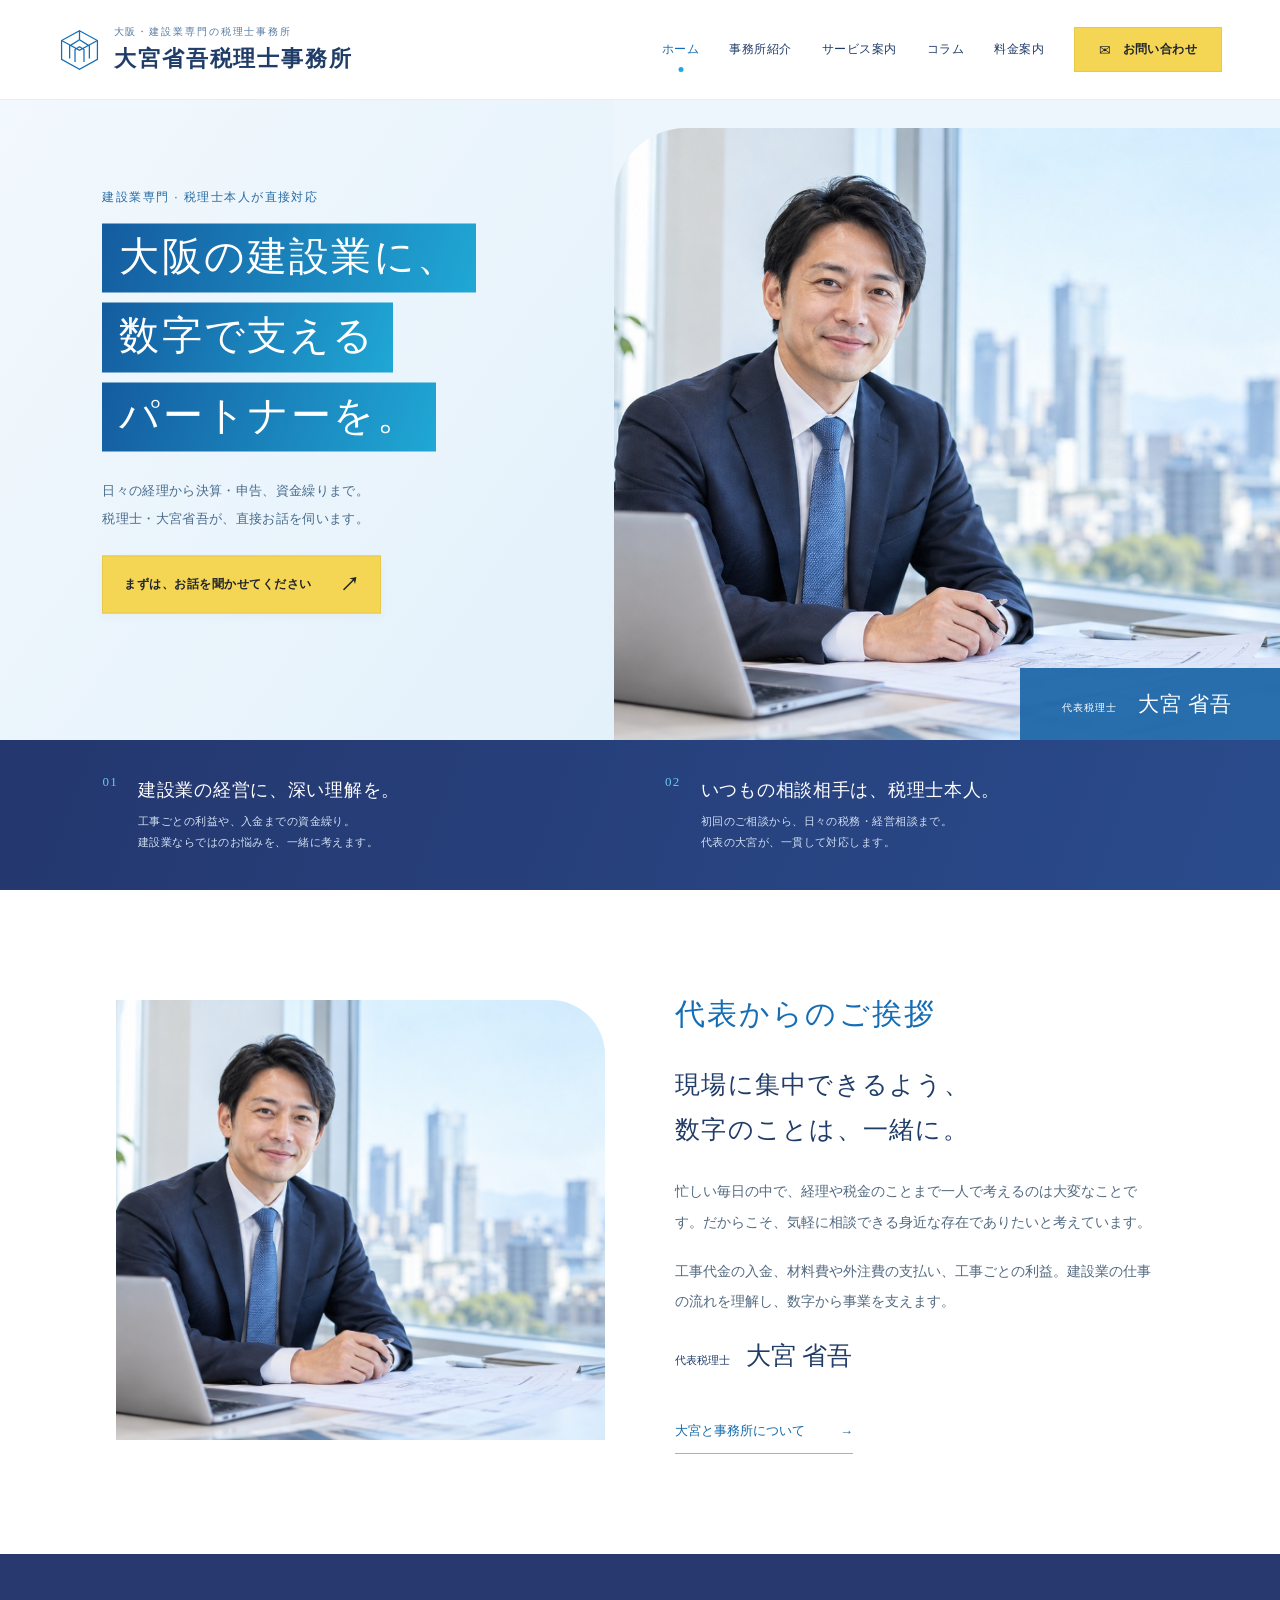
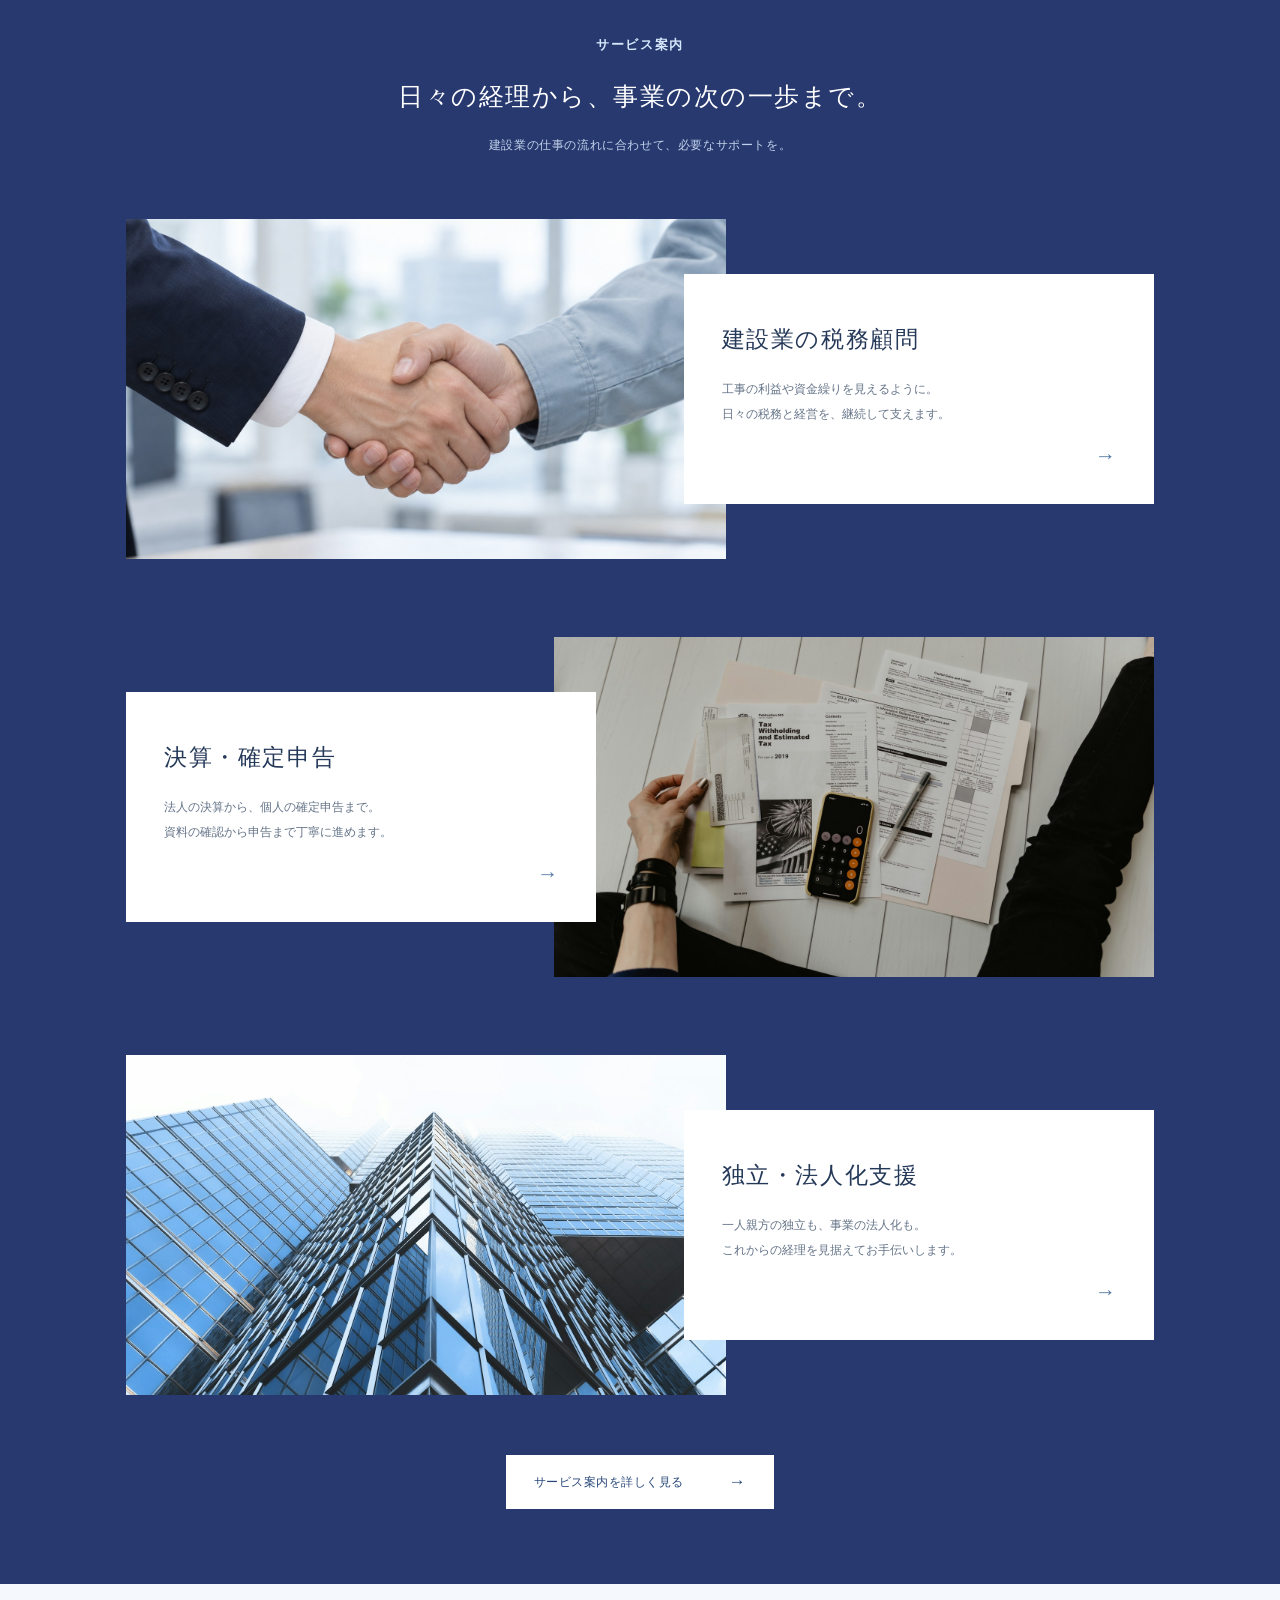
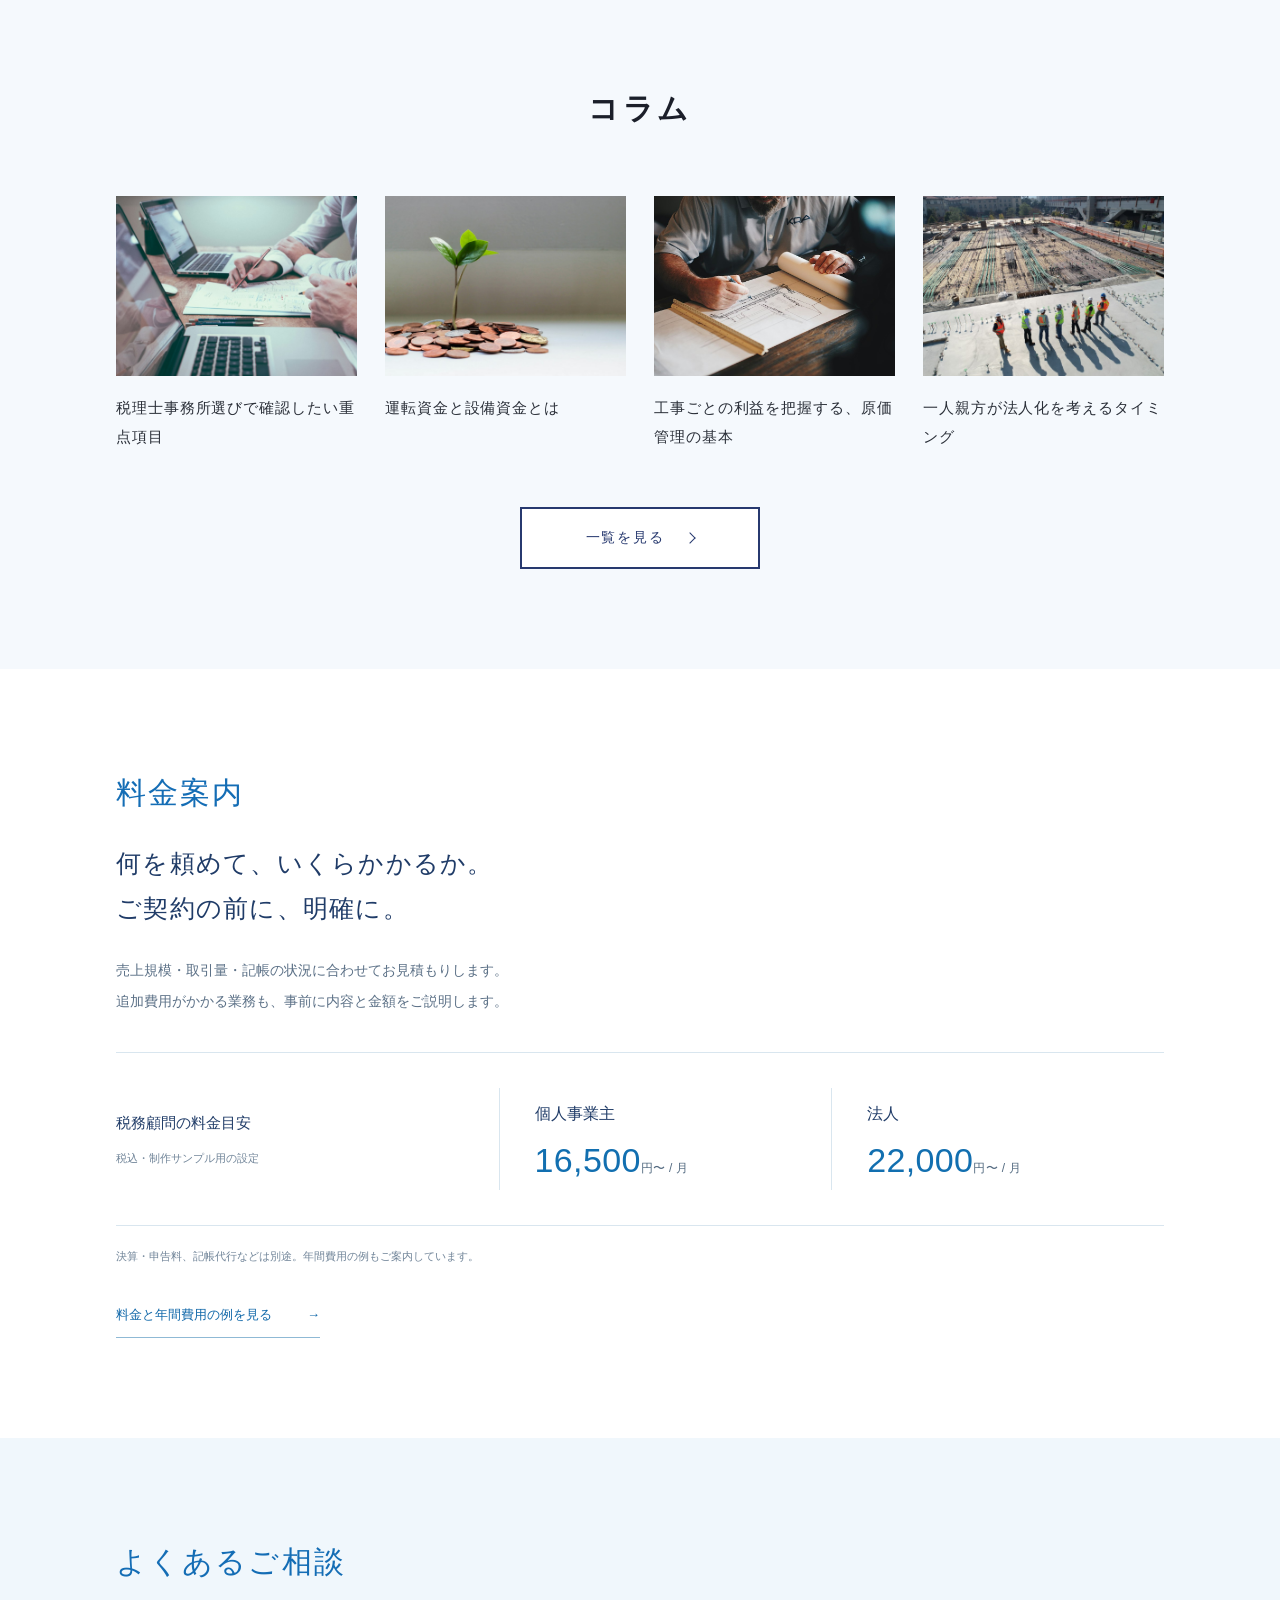
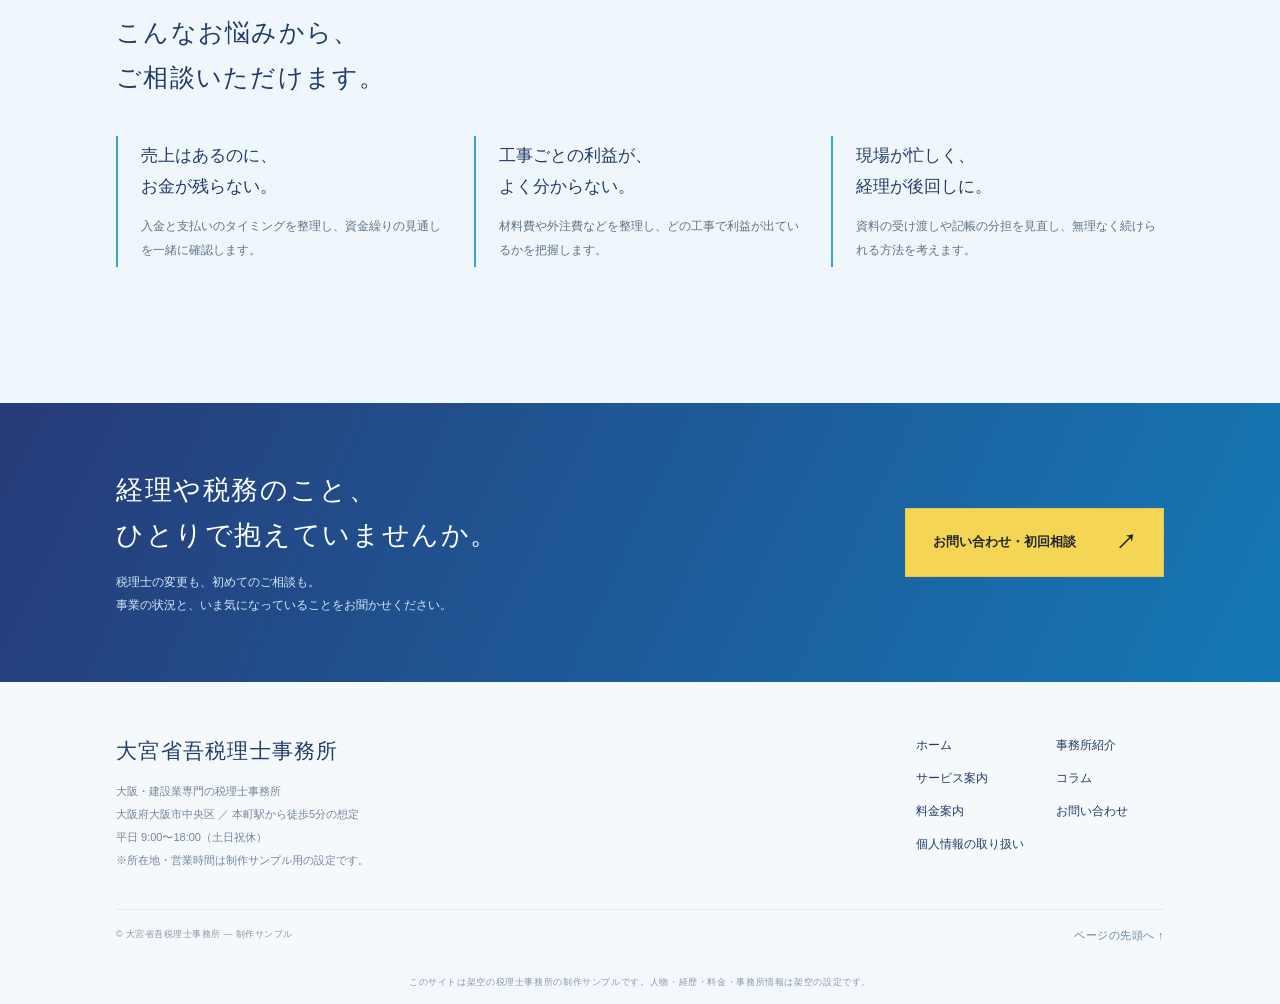
==== commit bb6c7db8: "トップページと全ページのナビにコラムを追加 建設業の経営者向けの情報発信の入口として、料金案内の前にコラム一覧を設け、各記事を読める column.html を新設した。  Co-Authored-B" ====
--- a/index.html
+++ b/index.html
@@ -1,6 +1,6 @@
-<!DOCTYPE html><html lang="ja"><head><meta charset="utf-8"><meta name="viewport" content="width=device-width,initial-scale=1"><title>大阪・建設業専門｜大宮省吾税理士事務所</title><meta name="description" content="大阪・建設業専門の大宮省吾税理士事務所。税務顧問、決算・申告、独立・法人化支援をご案内する架空の制作サンプルです。"><link rel="stylesheet" href="assets/site.css"><script src="assets/site.js" defer></script></head><body><header id="top"><a class="brand-link" href="index.html" aria-label="大宮省吾税理士事務所 ホーム"><div class="brand"><svg class="mark" viewBox="0 0 48 48" fill="none" aria-hidden="true"><path d="M24 3 44 14v21L24 46 4 35V14Z" stroke="currentColor" stroke-width="1.4"/><path d="M13 34V20l11-7 11 7v14M19 38V24l5-3 5 3v14M4 14l20 11 20-11M24 3v10" stroke="currentColor" stroke-width="1.4"/></svg><div><small>大阪・建設業専門の税理士事務所</small><strong>大宮省吾税理士事務所</strong></div></div></a><details class="mobile-nav"><summary aria-label="メニュー"></summary><div><a href="index.html">ホーム</a><a href="about.html">事務所紹介</a><a href="services.html">サービス案内</a><a href="fees.html">料金案内</a><a href="contact.html">お問い合わせ</a></div></details><nav class="nav" aria-label="メインナビゲーション"><a href="index.html" class="active" aria-current="page">ホーム</a><a href="about.html">事務所紹介</a><a href="services.html">サービス案内</a><a href="fees.html">料金案内</a><a class="contact" href="contact.html"><b aria-hidden="true">✉</b>お問い合わせ</a></nav></header><main><section class="hero" aria-label="大阪の建設業を支える大宮省吾税理士事務所"><img class="hero-image" src="assets/hero.jpg" alt="明るいオフィスで微笑む代表税理士のイメージ"><div class="copy"><p class="intro">建設業専門 · 税理士本人が直接対応</p><h1><span>大阪の建設業に、</span><span><em>数字で支える</em></span><span>パートナーを。</span></h1><p class="description">日々の経理から決算・申告、資金繰りまで。<br>税理士・大宮省吾が、直接お話を伺います。</p><a class="hero-cta" href="contact.html">まずは、お話を聞かせてください<span>↗</span></a></div><div class="portrait-caption"><span>代表税理士　<strong>大宮 省吾</strong></span></div><div class="scroll" aria-hidden="true">SCROLL</div></section>
+<!DOCTYPE html><html lang="ja"><head><meta charset="utf-8"><meta name="viewport" content="width=device-width,initial-scale=1"><title>大阪・建設業専門｜大宮省吾税理士事務所</title><meta name="description" content="大阪・建設業専門の大宮省吾税理士事務所。税務顧問、決算・申告、独立・法人化支援をご案内する架空の制作サンプルです。"><link rel="stylesheet" href="assets/site.css"><script src="assets/site.js" defer></script></head><body><header id="top"><a class="brand-link" href="index.html" aria-label="大宮省吾税理士事務所 ホーム"><div class="brand"><svg class="mark" viewBox="0 0 48 48" fill="none" aria-hidden="true"><path d="M24 3 44 14v21L24 46 4 35V14Z" stroke="currentColor" stroke-width="1.4"/><path d="M13 34V20l11-7 11 7v14M19 38V24l5-3 5 3v14M4 14l20 11 20-11M24 3v10" stroke="currentColor" stroke-width="1.4"/></svg><div><small>大阪・建設業専門の税理士事務所</small><strong>大宮省吾税理士事務所</strong></div></div></a><details class="mobile-nav"><summary aria-label="メニュー"></summary><div><a href="index.html">ホーム</a><a href="about.html">事務所紹介</a><a href="services.html">サービス案内</a><a href="column.html">コラム</a><a href="fees.html">料金案内</a><a href="contact.html">お問い合わせ</a></div></details><nav class="nav" aria-label="メインナビゲーション"><a href="index.html" class="active" aria-current="page">ホーム</a><a href="about.html">事務所紹介</a><a href="services.html">サービス案内</a><a href="column.html">コラム</a><a href="fees.html">料金案内</a><a class="contact" href="contact.html"><b aria-hidden="true">✉</b>お問い合わせ</a></nav></header><main><section class="hero" aria-label="大阪の建設業を支える大宮省吾税理士事務所"><img class="hero-image" src="assets/hero.jpg" alt="明るいオフィスで微笑む代表税理士のイメージ"><div class="copy"><p class="intro">建設業専門 · 税理士本人が直接対応</p><h1><span>大阪の建設業に、</span><span><em>数字で支える</em></span><span>パートナーを。</span></h1><p class="description">日々の経理から決算・申告、資金繰りまで。<br>税理士・大宮省吾が、直接お話を伺います。</p><a class="hero-cta" href="contact.html">まずは、お話を聞かせてください<span>↗</span></a></div><div class="portrait-caption"><span>代表税理士　<strong>大宮 省吾</strong></span></div><div class="scroll" aria-hidden="true">SCROLL</div></section>
 <section class="strengths" aria-label="事務所の特徴"><div class="strength"><svg viewBox="0 0 48 48" aria-hidden="true"><path d="M8 40V16h14v24M22 9h17v31M4 40h40M12 22h6m-6 6h6m-6 6h6m10-18h5m-5 7h5m-5 7h5M29 40v-5h5v5"/></svg><div><h2>建設業の経営に、深い理解を。</h2><p>工事ごとの利益や、入金までの資金繰り。<br>建設業ならではのお悩みを、一緒に考えます。</p></div></div><div class="strength"><svg viewBox="0 0 48 48" aria-hidden="true"><circle cx="24" cy="12" r="7"/><path d="M11 42V31c0-7 5-11 13-11s13 4 13 11v11M18 21l6 10 6-10M24 31v11M8 42h32"/></svg><div><h2>いつもの相談相手は、税理士本人。</h2><p>初回のご相談から、日々の税務・経営相談まで。<br>代表の大宮が、一貫して対応します。</p></div></div></section>
 <section class="section"><div class="wrap split"><div><img class="portrait" src="assets/hero.jpg" alt="代表税理士・大宮省吾のイメージ" loading="lazy"></div><div><h2 class="section-tag prominent-section-title">代表からのご挨拶</h2><h3 class="section-subtitle">現場に集中できるよう、<br>数字のことは、一緒に。</h3><div class="body-copy"><p>忙しい毎日の中で、経理や税金のことまで一人で考えるのは大変なことです。だからこそ、気軽に相談できる身近な存在でありたいと考えています。</p><p>工事代金の入金、材料費や外注費の支払い、工事ごとの利益。建設業の仕事の流れを理解し、数字から事業を支えます。</p></div><p class="name"><small>代表税理士</small>大宮 省吾</p><a class="text-link" href="about.html">大宮と事務所について <span>→</span></a></div></div></section>
 <section class="section photo-services" id="services"><div class="wrap"><div class="photo-services-heading"><span class="section-tag">サービス案内</span><h2>日々の経理から、事業の次の一歩まで。</h2><p>建設業の仕事の流れに合わせて、必要なサポートを。</p></div><div class="photo-service-list"><a class="photo-service" href="services.html#tax"><img src="assets/service-tax-handshake.jpg" width="1536" height="1024" alt="スーツ姿の税理士と作業着姿の建設業者が握手する手元のイメージ" loading="lazy"><div class="photo-service-copy"><h3>建設業の税務顧問</h3><p>工事の利益や資金繰りを見えるように。<br>日々の税務と経営を、継続して支えます。</p><span class="photo-service-arrow" aria-hidden="true">→</span></div></a><a class="photo-service" href="services.html#closing"><img src="assets/service-closing.jpg" width="1600" height="918" alt="書類と電卓を使い会計内容を確認する手元" loading="lazy"><div class="photo-service-copy"><h3>決算・確定申告</h3><p>法人の決算から、個人の確定申告まで。<br>資料の確認から申告まで丁寧に進めます。</p><span class="photo-service-arrow" aria-hidden="true">→</span></div></a><a class="photo-service" href="services.html#startup"><img src="assets/service-startup.jpg" width="1600" height="1201" alt="空に向かって伸びるガラス張りのビル" loading="lazy"><div class="photo-service-copy"><h3>独立・法人化支援</h3><p>一人親方の独立も、事業の法人化も。<br>これからの経理を見据えてお手伝いします。</p><span class="photo-service-arrow" aria-hidden="true">→</span></div></a></div><div class="photo-services-bottom"><a href="services.html" class="photo-services-all">サービス案内を詳しく見る<span aria-hidden="true">→</span></a></div></div></section>
-<section class="section"><div class="wrap"><h2 class="section-tag prominent-section-title">料金案内</h2><h3 class="section-subtitle">何を頼めて、いくらかかるか。<br>ご契約の前に、明確に。</h3><p class="lead">売上規模・取引量・記帳の状況に合わせてお見積もりします。<br>追加費用がかかる業務も、事前に内容と金額をご説明します。</p><div class="price-preview"><div><h3>税務顧問の料金目安</h3><p class="note">税込・制作サンプル用の設定</p></div><div><p>個人事業主</p><p class="big-price">16,500<small>円〜 / 月</small></p></div><div><p>法人</p><p class="big-price">22,000<small>円〜 / 月</small></p></div></div><p class="note">決算・申告料、記帳代行などは別途。年間費用の例もご案内しています。</p><a class="text-link" href="fees.html">料金と年間費用の例を見る <span>→</span></a></div></section>
-<section class="section pale"><div class="wrap"><h2 class="section-tag prominent-section-title">よくあるご相談</h2><h3 class="section-subtitle">こんなお悩みから、<br>ご相談いただけます。</h3><div class="concerns"><article class="concern"><h3>売上はあるのに、<br>お金が残らない。</h3><p>入金と支払いのタイミングを整理し、資金繰りの見通しを一緒に確認します。</p></article><article class="concern"><h3>工事ごとの利益が、<br>よく分からない。</h3><p>材料費や外注費などを整理し、どの工事で利益が出ているかを把握します。</p></article><article class="concern"><h3>現場が忙しく、<br>経理が後回しに。</h3><p>資料の受け渡しや記帳の分担を見直し、無理なく続けられる方法を考えます。</p></article></div></div></section></main><section class="contact-band"><div class="wrap"><div><h2>経理や税務のこと、<br>ひとりで抱えていませんか。</h2><p>税理士の変更も、初めてのご相談も。<br>事業の状況と、いま気になっていることをお聞かせください。</p></div><a href="contact.html" class="cta-solid">お問い合わせ・初回相談<span aria-hidden="true">↗</span></a></div></section><footer><div class="wrap"><div class="footer-top"><div><p class="footer-name">大宮省吾税理士事務所</p><div class="footer-info">大阪・建設業専門の税理士事務所<br>大阪府大阪市中央区 ／ 本町駅から徒歩5分の想定<br>平日 9:00〜18:00（土日祝休）<br>※所在地・営業時間は制作サンプル用の設定です。</div></div><nav class="footer-nav" aria-label="フッターナビゲーション"><a href="index.html">ホーム</a><a href="about.html">事務所紹介</a><a href="services.html">サービス案内</a><a href="fees.html">料金案内</a><a href="contact.html">お問い合わせ</a><a href="contact.html#privacy">個人情報の取り扱い</a></nav></div><div class="copyright"><span>© 大宮省吾税理士事務所 — 制作サンプル</span><a class="top-link" href="#top">ページの先頭へ ↑</a></div></div></footer><p class="sample">このサイトは架空の税理士事務所の制作サンプルです。人物・経歴・料金・事務所情報は架空の設定です。</p></body></html>+<section class="section column-section"><div class="wrap"><h2 class="column-title">コラム</h2><div class="column-list"><a class="column-card" href="column.html#choose"><img src="assets/column-choose.jpg" width="1200" height="801" alt="ノートパソコンと書類を前に打ち合わせをする手元" loading="lazy"><h3>税理士事務所選びで確認したい重点項目</h3></a><a class="column-card" href="column.html#funds"><img src="assets/column-funds.jpg" width="1200" height="800" alt="積み重なった硬貨から伸びる若葉" loading="lazy"><h3>運転資金と設備資金とは</h3></a><a class="column-card" href="column.html#cost"><img src="assets/column-cost.jpg" width="1200" height="675" alt="図面に書き込みをする建設業者の手元" loading="lazy"><h3>工事ごとの利益を把握する、原価管理の基本</h3></a><a class="column-card" href="column.html#incorporate"><img src="assets/column-incorporate.jpg" width="1200" height="800" alt="建設現場を見渡す作業員たち" loading="lazy"><h3>一人親方が法人化を考えるタイミング</h3></a></div><div class="column-more"><a class="column-more-link" href="column.html">一覧を見る<span aria-hidden="true"></span></a></div></div></section><section class="section"><div class="wrap"><h2 class="section-tag prominent-section-title">料金案内</h2><h3 class="section-subtitle">何を頼めて、いくらかかるか。<br>ご契約の前に、明確に。</h3><p class="lead">売上規模・取引量・記帳の状況に合わせてお見積もりします。<br>追加費用がかかる業務も、事前に内容と金額をご説明します。</p><div class="price-preview"><div><h3>税務顧問の料金目安</h3><p class="note">税込・制作サンプル用の設定</p></div><div><p>個人事業主</p><p class="big-price">16,500<small>円〜 / 月</small></p></div><div><p>法人</p><p class="big-price">22,000<small>円〜 / 月</small></p></div></div><p class="note">決算・申告料、記帳代行などは別途。年間費用の例もご案内しています。</p><a class="text-link" href="fees.html">料金と年間費用の例を見る <span>→</span></a></div></section>
+<section class="section pale"><div class="wrap"><h2 class="section-tag prominent-section-title">よくあるご相談</h2><h3 class="section-subtitle">こんなお悩みから、<br>ご相談いただけます。</h3><div class="concerns"><article class="concern"><h3>売上はあるのに、<br>お金が残らない。</h3><p>入金と支払いのタイミングを整理し、資金繰りの見通しを一緒に確認します。</p></article><article class="concern"><h3>工事ごとの利益が、<br>よく分からない。</h3><p>材料費や外注費などを整理し、どの工事で利益が出ているかを把握します。</p></article><article class="concern"><h3>現場が忙しく、<br>経理が後回しに。</h3><p>資料の受け渡しや記帳の分担を見直し、無理なく続けられる方法を考えます。</p></article></div></div></section></main><section class="contact-band"><div class="wrap"><div><h2>経理や税務のこと、<br>ひとりで抱えていませんか。</h2><p>税理士の変更も、初めてのご相談も。<br>事業の状況と、いま気になっていることをお聞かせください。</p></div><a href="contact.html" class="cta-solid">お問い合わせ・初回相談<span aria-hidden="true">↗</span></a></div></section><footer><div class="wrap"><div class="footer-top"><div><p class="footer-name">大宮省吾税理士事務所</p><div class="footer-info">大阪・建設業専門の税理士事務所<br>大阪府大阪市中央区 ／ 本町駅から徒歩5分の想定<br>平日 9:00〜18:00（土日祝休）<br>※所在地・営業時間は制作サンプル用の設定です。</div></div><nav class="footer-nav" aria-label="フッターナビゲーション"><a href="index.html">ホーム</a><a href="about.html">事務所紹介</a><a href="services.html">サービス案内</a><a href="column.html">コラム</a><a href="fees.html">料金案内</a><a href="contact.html">お問い合わせ</a><a href="contact.html#privacy">個人情報の取り扱い</a></nav></div><div class="copyright"><span>© 大宮省吾税理士事務所 — 制作サンプル</span><a class="top-link" href="#top">ページの先頭へ ↑</a></div></div></footer><p class="sample">このサイトは架空の税理士事務所の制作サンプルです。人物・経歴・料金・事務所情報は架空の設定です。</p></body></html>
--- a/assets/site.css
+++ b/assets/site.css
@@ -82,3 +82,41 @@
 
 /* Remove only the desktop horizontal dotted connector. */
 @media(min-width:851px){.visual-flow:before{display:none}}
+
+
+/* Column cards. */
+.column-section{background:#f5f9fd}
+.section h2.column-title{text-align:center;font-size:30px;letter-spacing:.12em;color:#1b1f2a;font-weight:600;margin:0 0 62px}
+.column-list{display:grid;grid-template-columns:repeat(4,1fr);gap:28px}
+.column-card{display:block;color:#2a2f38}
+.column-card img{display:block;width:100%;height:auto;aspect-ratio:4/3;object-fit:cover;transition:opacity .25s}
+.column-card h3{font-size:15px;font-weight:400;line-height:1.9;letter-spacing:.06em;margin:18px 0 0}
+.column-card:hover img{opacity:.85}
+.column-card:hover h3{color:#146db5}
+.column-more{text-align:center;margin-top:56px}
+.column-more-link{display:inline-flex;align-items:center;justify-content:center;gap:22px;min-width:240px;padding:20px 30px;border:2px solid #27396f;background:#fff;color:#27396f;font-size:14px;letter-spacing:.12em;transition:background .2s,color .2s}
+.column-more-link span{width:8px;height:8px;border-top:1.5px solid currentColor;border-right:1.5px solid currentColor;transform:rotate(45deg)}
+.column-more-link:hover{background:#27396f;color:#fff}
+
+.column-index{display:grid;grid-template-columns:repeat(4,1fr);gap:28px}
+.column-card .column-meta{display:block;font-size:11px;color:#6d88a0;letter-spacing:.08em;margin-top:16px}
+.column-card .column-meta+h3{margin-top:6px}
+.column-article{max-width:780px}
+.column-article .column-meta{font-size:11px;color:#6d88a0;letter-spacing:.1em;margin:0 0 14px}
+.column-article>img{display:block;width:100%;height:auto;aspect-ratio:16/9;object-fit:cover;margin:0 0 36px}
+.column-article h3{font-family:"Yu Mincho","Hiragino Mincho ProN",serif;font-weight:500;font-size:20px;letter-spacing:.06em;color:#203c68;margin:38px 0 14px;padding-left:14px;border-left:3px solid #1e91c7}
+.column-article ul{margin:0 0 18px;padding-left:1.4em;font-size:14px;line-height:2.1;color:#536a80}
+
+@media(max-width:1050px){.column-list,.column-index{grid-template-columns:repeat(2,1fr);gap:40px 28px}
+.section h2.column-title{font-size:28px;margin-bottom:48px}
+}
+
+@media(max-width:760px){.column-list,.column-index{grid-template-columns:1fr;gap:34px}
+.section h2.column-title{font-size:25px;margin-bottom:36px}
+.column-card h3{font-size:13px;margin-top:14px}
+.column-more{margin-top:40px}
+.column-more-link{min-width:0;width:100%;max-width:300px;padding:17px 24px;font-size:13px}
+.column-article h3{font-size:18px;margin-top:30px}
+.column-article ul{font-size:13px}
+}
+.column-index+.note{margin-top:44px}
